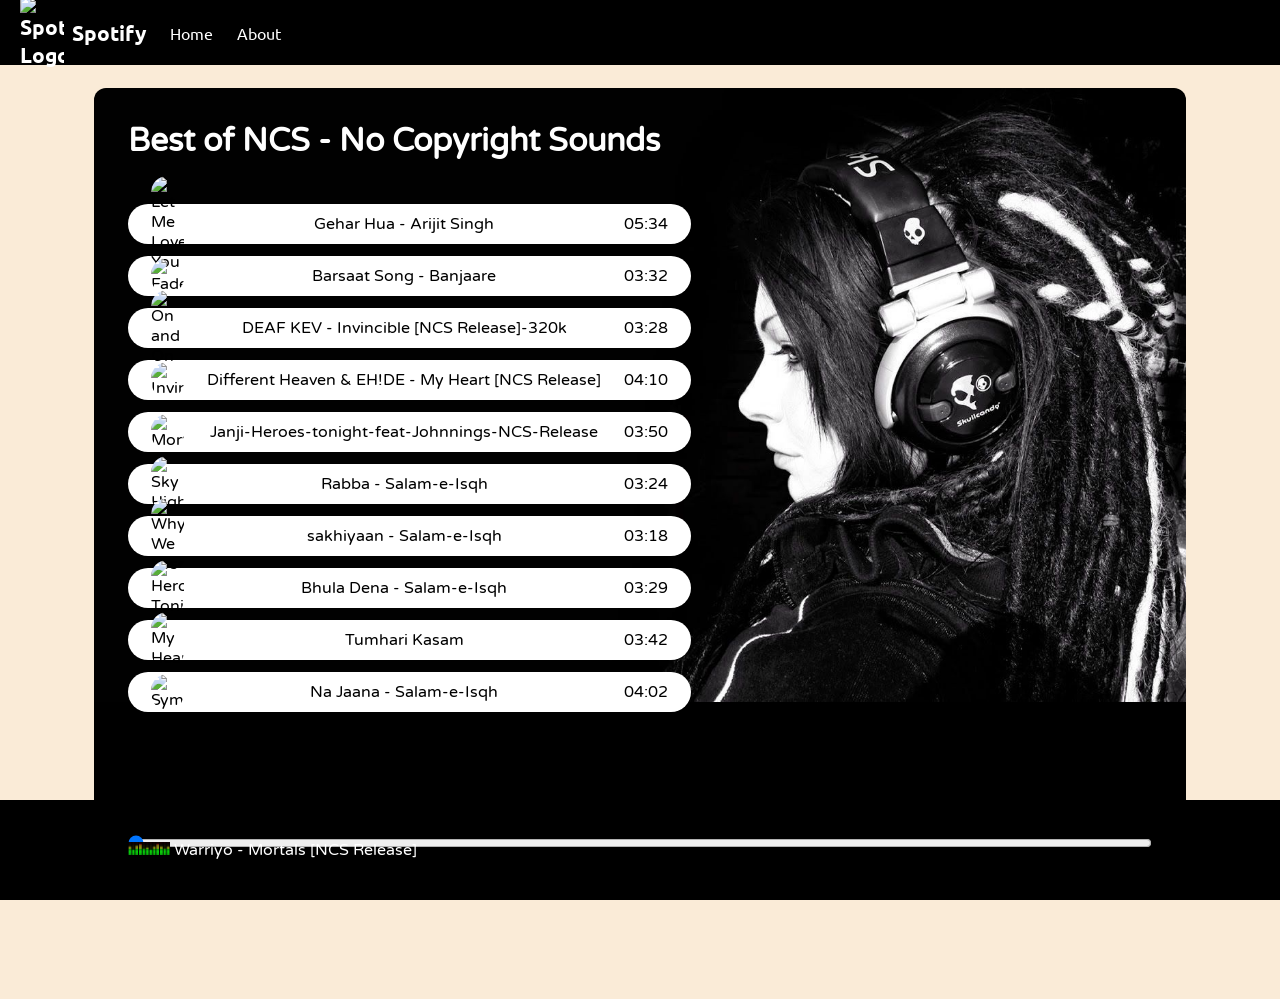
==== index.html @ 684d3e64 "git init git add . git commit -m "initial commit" A simple Spotify clone website built with HTML, CS" ====
<!DOCTYPE html>
<html lang="en">

<head>
    <meta charset="UTF-8">
    <meta name="viewport" content="width=device-width, initial-scale=1.0">

    <title>Spotify - Your Favourite Music Is Here</title>

    <link rel="stylesheet" href="style.css">
</head>

<body>

    <nav>
        <ul>
            <li class="brand">
                <img src="logo.png" alt="Spotify Logo">
                Spotify
            </li>

            <li>Home</li>
            <li>About</li>
        </ul>
    </nav>

    <div class="container">

        <div class="songlist">
            <h1>Best of NCS - No Copyright Sounds</h1>

            <div class="songIteamContainer">

                <div class="songItem">
                    <img src="covers/1.jpg" alt="Let Me Love You">
                    <span class="songName">Let Me Love You</span>

                    <span class="songListPay">
                        <span class="timestamp">
                            05:34
                            <i id="0" class="far songItemPlay fa-circle-play"></i>
                        </span>
                    </span>
                </div>

                <div class="songItem">
                    <img src="covers/2.jpg" alt="Faded">
                    <span class="songName">Faded</span>

                    <span class="songListPay">
                        <span class="timestamp">
                            03:32
                            <i id="1" class="far songItemPlay fa-circle-play"></i>
                        </span>
                    </span>
                </div>

                <div class="songItem">
                    <img src="covers/3.jpg" alt="On and On">
                    <span class="songName">On and On</span>

                    <span class="songListPay">
                        <span class="timestamp">
                            03:28
                            <i id="2" class="far songItemPlay fa-circle-play"></i>
                        </span>
                    </span>
                </div>

                <div class="songItem">
                    <img src="covers/4.jpg" alt="Invincible">
                    <span class="songName">Invincible</span>

                    <span class="songListPay">
                        <span class="timestamp">
                            04:10
                            <i id="3" class="far songItemPlay fa-circle-play"></i>
                        </span>
                    </span>
                </div>

                <div class="songItem">
                    <img src="covers/5.jpg" alt="Mortals">
                    <span class="songName">Mortals</span>

                    <span class="songListPay">
                        <span class="timestamp">
                            03:50
                            <i id="4" class="far songItemPlay fa-circle-play"></i>
                        </span>
                    </span>
                </div>

                <div class="songItem">
                    <img src="covers/6.jpg" alt="Sky High">
                    <span class="songName">Sky High</span>

                    <span class="songListPay">
                        <span class="timestamp">
                            03:24
                            <i id="5" class="far songItemPlay fa-circle-play"></i>
                        </span>
                    </span>
                </div>

                <div class="songItem">
                    <img src="covers/7.jpg" alt="Why We Lose">
                    <span class="songName">Why We Lose</span>

                    <span class="songListPay">
                        <span class="timestamp">
                            03:18
                            <i id="6" class="far songItemPlay fa-circle-play"></i>
                        </span>
                    </span>
                </div>

                <div class="songItem">
                    <img src="covers/8.jpg" alt="Heroes Tonight">
                    <span class="songName">Heroes Tonight</span>

                    <span class="songListPay">
                        <span class="timestamp">
                            03:29
                            <i id="7" class="far songItemPlay fa-circle-play"></i>
                        </span>
                    </span>
                </div>

                <div class="songItem">
                    <img src="covers/9.jpg" alt="My Heart">
                    <span class="songName">My Heart</span>

                    <span class="songListPay">
                        <span class="timestamp">
                            03:42
                            <i id="8" class="far songItemPlay fa-circle-play"></i>
                        </span>
                    </span>
                </div>

                <div class="songItem">
                    <img src="covers/10.jpg" alt="Symbolism">
                    <span class="songName">Symbolism</span>

                    <span class="songListPay">
                        <span class="timestamp">
                            04:02
                            <i id="9" class="far songItemPlay fa-circle-play"></i>
                        </span>
                    </span>
                </div>

            </div>
        </div>

        <div class="songBanner"></div>

    </div>

    <div class="bottom">

        <input
            type="range"
            name="range"
            id="myProgressBar"
            min="0"
            max="100"
            value="0"
        >

        <div class="icons">

            <!-- Font Awesome Icons -->

            <span id="previous" class="control-btn">
                <i class="fa-solid fa-2x fa-backward-step"></i>
            </span>

            <span id="masterPlay" class="control-btn">
                <i class="far fa-2x fa-circle-play"></i>
            </span>

            <span id="next" class="control-btn">
                <i class="fa-solid fa-2x fa-forward-step"></i>
            </span>

        </div>

        <div class="songInfo">
            <img
                src="playing.gif"
                width="42"
                alt="Playing animation"
                id="gif"
            >

            <span id="masterSongName">
                Warriyo - Mortals [NCS Release]
            </span>
        </div>

    </div>

    <script
        src="https://kit.fontawesome.com/d919b35967.js"
        crossorigin="anonymous">
    </script>

    <script src="script.js"></script>

</body>

</html>
---- style.css ----
@import url('https://fonts.googleapis.com/css2?family=Ubuntu&family=Varela+Round&display=swap');

body{
    background-color: antiquewhite;
}

*{
    margin: 0;
    padding: 0;
}

nav{
    font-family: 'Ubuntu', sans-serif;
}

nav ul{
    display: flex;
    align-items: center;
    list-style-type: none;
    height: 65px;
    background-color: black;
    color: white    ;
}

nav ul li{
    padding: 12px;
}
.brand img{
    width: 44px;
    padding: 0 8px; 
}

.brand{
    display: flex;
    align-items: center;
    font-weight: bolder;
    font-size: 1.3rem;
}

.container{
    min-height: 80vh;
    background-color: black;
    color: white;
    font-family: "Varela Round", sans-serif;
    display: flex;
    width: 80%;
    margin: 23px auto;
    border-radius: 12px;
    padding: 34px;
    background-image: url('bg.jpg');
    background-size: contain;
    background-repeat: no-repeat;

}
.bottom{
    position: sticky;
    height: 100px;
    background-color: black;
    color: white;
    bottom: 0;
    display: flex;
    justify-content: center;
    align-items: center;
    flex-direction: column;
}

.icons{
    margin-top: 14px;
}
.icons i, .icons svg{
    cursor: pointer !important;
}

#myProgressBar{
    width: 80vw;
    cursor: pointer;
}

.songIteamContainer{
    margin-top: 44px;
}

.songItem{
    height: 40px;
    display: flex;
    background-color: white;
    color: black;
    
    margin: 12px 0;
    justify-content: space-between;
    align-items: center;
    border-radius: 34px;
}

.songItem img{
    width: 33px;
    margin: 0 23px;
    border-radius: 34px;
}

.timestamp{
    margin: 0 23px;
}

.timestamp i, .timestamp svg{
    cursor: pointer;
}

.songInfo{
    position: absolute;
    left: 10vw;
    font-family: "Varela Round", sans-serif;
}

.songInfo img{
    opacity: 1;
    transition: opacity 0.4s ease-in;
}
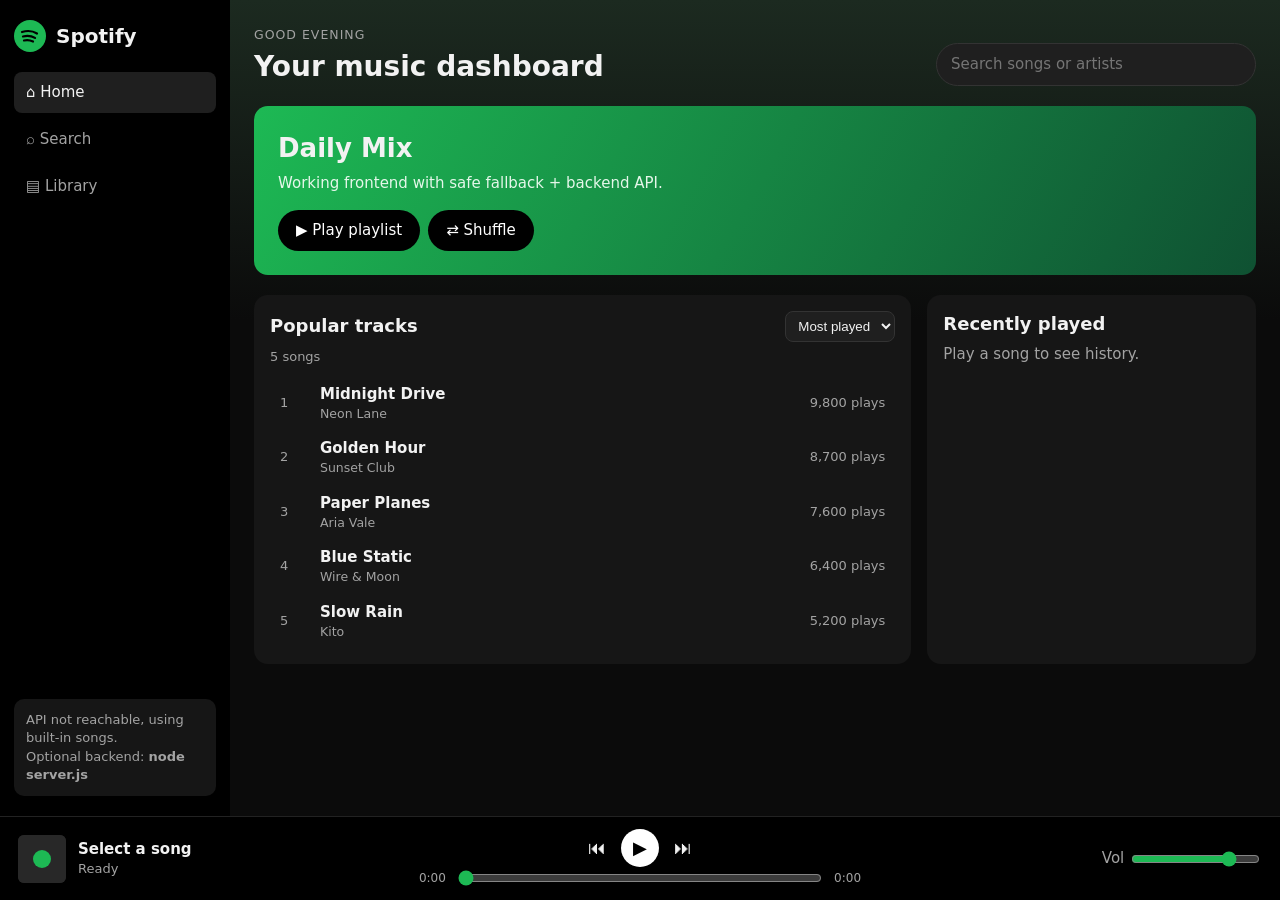
==== commit 31d00810: "Add files via upload" ====
--- a/index.html
+++ b/index.html
@@ -1,214 +1,306 @@
-<!DOCTYPE html>
-<html lang="en">
-
-<head>
-    <meta charset="UTF-8">
-    <meta name="viewport" content="width=device-width, initial-scale=1.0">
-
-    <title>Spotify - Your Favourite Music Is Here</title>
-
-    <link rel="stylesheet" href="style.css">
-</head>
-
-<body>
-
-    <nav>
-        <ul>
-            <li class="brand">
-                <img src="logo.png" alt="Spotify Logo">
-                Spotify
-            </li>
-
-            <li>Home</li>
-            <li>About</li>
-        </ul>
-    </nav>
-
-    <div class="container">
-
-        <div class="songlist">
-            <h1>Best of NCS - No Copyright Sounds</h1>
-
-            <div class="songIteamContainer">
-
-                <div class="songItem">
-                    <img src="covers/1.jpg" alt="Let Me Love You">
-                    <span class="songName">Let Me Love You</span>
-
-                    <span class="songListPay">
-                        <span class="timestamp">
-                            05:34
-                            <i id="0" class="far songItemPlay fa-circle-play"></i>
-                        </span>
-                    </span>
-                </div>
-
-                <div class="songItem">
-                    <img src="covers/2.jpg" alt="Faded">
-                    <span class="songName">Faded</span>
-
-                    <span class="songListPay">
-                        <span class="timestamp">
-                            03:32
-                            <i id="1" class="far songItemPlay fa-circle-play"></i>
-                        </span>
-                    </span>
-                </div>
-
-                <div class="songItem">
-                    <img src="covers/3.jpg" alt="On and On">
-                    <span class="songName">On and On</span>
-
-                    <span class="songListPay">
-                        <span class="timestamp">
-                            03:28
-                            <i id="2" class="far songItemPlay fa-circle-play"></i>
-                        </span>
-                    </span>
-                </div>
-
-                <div class="songItem">
-                    <img src="covers/4.jpg" alt="Invincible">
-                    <span class="songName">Invincible</span>
-
-                    <span class="songListPay">
-                        <span class="timestamp">
-                            04:10
-                            <i id="3" class="far songItemPlay fa-circle-play"></i>
-                        </span>
-                    </span>
-                </div>
-
-                <div class="songItem">
-                    <img src="covers/5.jpg" alt="Mortals">
-                    <span class="songName">Mortals</span>
-
-                    <span class="songListPay">
-                        <span class="timestamp">
-                            03:50
-                            <i id="4" class="far songItemPlay fa-circle-play"></i>
-                        </span>
-                    </span>
-                </div>
-
-                <div class="songItem">
-                    <img src="covers/6.jpg" alt="Sky High">
-                    <span class="songName">Sky High</span>
-
-                    <span class="songListPay">
-                        <span class="timestamp">
-                            03:24
-                            <i id="5" class="far songItemPlay fa-circle-play"></i>
-                        </span>
-                    </span>
-                </div>
-
-                <div class="songItem">
-                    <img src="covers/7.jpg" alt="Why We Lose">
-                    <span class="songName">Why We Lose</span>
-
-                    <span class="songListPay">
-                        <span class="timestamp">
-                            03:18
-                            <i id="6" class="far songItemPlay fa-circle-play"></i>
-                        </span>
-                    </span>
-                </div>
-
-                <div class="songItem">
-                    <img src="covers/8.jpg" alt="Heroes Tonight">
-                    <span class="songName">Heroes Tonight</span>
-
-                    <span class="songListPay">
-                        <span class="timestamp">
-                            03:29
-                            <i id="7" class="far songItemPlay fa-circle-play"></i>
-                        </span>
-                    </span>
-                </div>
-
-                <div class="songItem">
-                    <img src="covers/9.jpg" alt="My Heart">
-                    <span class="songName">My Heart</span>
-
-                    <span class="songListPay">
-                        <span class="timestamp">
-                            03:42
-                            <i id="8" class="far songItemPlay fa-circle-play"></i>
-                        </span>
-                    </span>
-                </div>
-
-                <div class="songItem">
-                    <img src="covers/10.jpg" alt="Symbolism">
-                    <span class="songName">Symbolism</span>
-
-                    <span class="songListPay">
-                        <span class="timestamp">
-                            04:02
-                            <i id="9" class="far songItemPlay fa-circle-play"></i>
-                        </span>
-                    </span>
-                </div>
-
-            </div>
-        </div>
-
-        <div class="songBanner"></div>
-
-    </div>
-
-    <div class="bottom">
-
-        <input
-            type="range"
-            name="range"
-            id="myProgressBar"
-            min="0"
-            max="100"
-            value="0"
-        >
-
-        <div class="icons">
-
-            <!-- Font Awesome Icons -->
-
-            <span id="previous" class="control-btn">
-                <i class="fa-solid fa-2x fa-backward-step"></i>
-            </span>
-
-            <span id="masterPlay" class="control-btn">
-                <i class="far fa-2x fa-circle-play"></i>
-            </span>
-
-            <span id="next" class="control-btn">
-                <i class="fa-solid fa-2x fa-forward-step"></i>
-            </span>
-
-        </div>
-
-        <div class="songInfo">
-            <img
-                src="playing.gif"
-                width="42"
-                alt="Playing animation"
-                id="gif"
-            >
-
-            <span id="masterSongName">
-                Warriyo - Mortals [NCS Release]
-            </span>
-        </div>
-
-    </div>
-
-    <script
-        src="https://kit.fontawesome.com/d919b35967.js"
-        crossorigin="anonymous">
-    </script>
-
-    <script src="script.js"></script>
-
-</body>
-
-</html>+<!doctype html>
+<html lang="en">
+<head>
+<meta charset="utf-8">
+<meta name="viewport" content="width=device-width,initial-scale=1">
+<title>Spotify Clone Fixed</title>
+<!-- Inline favicon: stops the /favicon.ico 404 -->
+<link rel="icon" href="data:image/svg+xml,%3Csvg xmlns='http://www.w3.org/2000/svg' viewBox='0 0 32 32'%3E%3Ccircle cx='16' cy='16' r='16' fill='%231db954'/%3E%3C/svg%3E">
+<style>
+:root{--bg:#0b0b0b;--panel:#161616;--panel2:#1f1f1f;--text:#f2f2f2;--muted:#a3a3a3;--green:#1db954}
+*{box-sizing:border-box}
+html,body{height:100%;margin:0}
+body{background:var(--bg);color:var(--text);font:15px/1.4 system-ui,-apple-system,"Segoe UI",Roboto,sans-serif;display:grid;grid-template-columns:230px 1fr;grid-template-rows:1fr auto;grid-template-areas:"side main" "foot foot"}
+aside{grid-area:side;background:#000;padding:20px 14px;display:flex;flex-direction:column;gap:6px}
+.brand{display:flex;align-items:center;gap:10px;font-weight:700;font-size:20px;margin-bottom:14px}
+.brand img{width:32px;height:32px}
+aside button{background:none;border:0;color:var(--muted);text-align:left;padding:10px 12px;border-radius:8px;font:inherit;cursor:pointer}
+aside button:hover,aside button.active{color:var(--text);background:var(--panel2)}
+.card{margin-top:auto;background:var(--panel);border-radius:10px;padding:12px;color:var(--muted);font-size:13px}
+main{grid-area:main;overflow:auto;padding:24px;background:linear-gradient(#1c2a20,var(--bg) 320px)}
+header{display:flex;justify-content:space-between;align-items:end;gap:16px;flex-wrap:wrap;margin-bottom:20px}
+header small{color:var(--muted);letter-spacing:.08em}
+h1{margin:2px 0 0;font-size:28px}
+#searchInput{background:var(--panel2);border:1px solid #333;color:var(--text);padding:10px 14px;border-radius:999px;width:min(320px,100%);font:inherit}
+.hero{background:linear-gradient(120deg,#1db954,#0f5132);border-radius:14px;padding:24px;margin-bottom:20px}
+.hero h2{margin:0 0 6px;font-size:26px}
+.hero p{margin:0 0 16px;color:#e5f7ea}
+button{font:inherit}
+.hero button{background:#000;color:#fff;border:0;border-radius:999px;padding:10px 18px;margin-right:8px;cursor:pointer}
+.hero button:hover{background:#222}
+.grid{display:grid;grid-template-columns:2fr 1fr;gap:16px}
+.panel{background:var(--panel);border-radius:14px;padding:16px;min-width:0}
+.panel h2{margin:0;font-size:18px}
+.head{display:flex;justify-content:space-between;align-items:center;margin-bottom:6px}
+select{background:var(--panel2);color:var(--text);border:1px solid #333;border-radius:8px;padding:6px 8px}
+#songCount{color:var(--muted);margin:0 0 10px;font-size:13px}
+.song{display:grid;grid-template-columns:28px 1fr auto;gap:12px;align-items:center;padding:8px 10px;border-radius:8px;cursor:pointer}
+.song:hover{background:var(--panel2)}
+.song.playing{background:var(--panel2);color:var(--green)}
+.song span{color:var(--muted);font-size:13px}
+.song small{color:var(--muted);display:block}
+.song.playing small{color:#7bd99a}
+.empty{color:var(--muted);padding:8px 0}
+footer{grid-area:foot;background:#000;border-top:1px solid #222;padding:12px 18px;display:grid;grid-template-columns:1fr 2fr 1fr;gap:16px;align-items:center;text-align:center}
+.now{display:flex;gap:12px;align-items:center;text-align:left;min-width:0}
+.now img{width:48px;height:48px;border-radius:6px;background:#222;flex:none}
+.now b,.now span{display:block;white-space:nowrap;overflow:hidden;text-overflow:ellipsis}
+.now span{color:var(--muted);font-size:13px}
+footer button{background:none;border:0;color:var(--text);font-size:18px;cursor:pointer;padding:4px 10px}
+footer button.play{background:#fff;color:#000;border-radius:50%;width:38px;height:38px;padding:0}
+#myProgressBar{width:min(420px,60%);vertical-align:middle;accent-color:var(--green)}
+#volumeRange{accent-color:var(--green);vertical-align:middle}
+footer label{text-align:right;color:var(--muted)}
+#currentTime,#durationTime{font-size:12px;color:var(--muted);display:inline-block;width:38px}
+button:focus-visible,input:focus-visible,select:focus-visible,.song:focus-visible{outline:2px solid var(--green);outline-offset:2px}
+@media (max-width:800px){
+  body{grid-template-columns:1fr;grid-template-areas:"main" "foot"}
+  aside{display:none}
+  .grid{grid-template-columns:1fr}
+  footer{grid-template-columns:1fr}
+  footer label{text-align:center}
+}
+</style>
+</head>
+<body>
+<aside>
+  <div class="brand">
+    <!-- Inline SVG: replaces missing logo.svg -->
+    <img alt="" src="data:image/svg+xml,%3Csvg xmlns='http://www.w3.org/2000/svg' viewBox='0 0 32 32'%3E%3Ccircle cx='16' cy='16' r='16' fill='%231db954'/%3E%3Cpath d='M8 12c5-1.5 11-1 15 1.5M9 16.5c4-1 8.500-.6 12 1.400M10 20.500c3-.8 6-.5 9 1' stroke='%23000' stroke-width='2.200' fill='none' stroke-linecap='round'/%3E%3C/svg%3E">
+    Spotify
+  </div>
+  <button class="active">⌂ Home</button>
+  <button>⌕ Search</button>
+  <button>▤ Library</button>
+  <div class="card" id="apiStatus">Checking API…</div>
+</aside>
+
+<main>
+  <header>
+    <div><small>GOOD EVENING</small><h1>Your music dashboard</h1></div>
+    <input id="searchInput" placeholder="Search songs or artists" aria-label="Search songs or artists">
+  </header>
+  <section class="hero">
+    <h2>Daily Mix</h2>
+    <p>Working frontend with safe fallback + backend API.</p>
+    <button id="heroPlay">▶ Play playlist</button><button id="shuffleBtn">⇄ Shuffle</button>
+  </section>
+  <section class="grid">
+    <div class="panel">
+      <div class="head">
+        <h2 id="listTitle">Popular tracks</h2>
+        <select id="sortSelect" aria-label="Sort songs"><option value="popular">Most played</option><option value="title">A-Z title</option></select>
+      </div>
+      <p id="songCount"></p>
+      <div id="songsList"></div>
+    </div>
+    <div class="panel">
+      <h2>Recently played</h2>
+      <div id="recentList" class="empty">Play a song to see history.</div>
+    </div>
+  </section>
+</main>
+
+<footer>
+  <div class="now">
+    <img id="currentCover" alt="" src="data:image/svg+xml,%3Csvg xmlns='http://www.w3.org/2000/svg' viewBox='0 0 32 32'%3E%3Crect width='32' height='32' fill='%23282828'/%3E%3Ccircle cx='16' cy='16' r='6' fill='%231db954'/%3E%3C/svg%3E">
+    <div><b id="masterSongName">Select a song</b><span id="masterArtist">Ready</span></div>
+  </div>
+  <div>
+    <button id="previous" aria-label="Previous">⏮</button>
+    <button id="masterPlay" class="play" aria-label="Play or pause">▶</button>
+    <button id="next" aria-label="Next">⏭</button><br>
+    <span id="currentTime">0:00</span>
+    <input id="myProgressBar" type="range" min="0" max="100" value="0" aria-label="Seek">
+    <span id="durationTime">0:00</span>
+  </div>
+  <label>Vol <input id="volumeRange" type="range" min="0" max="1" step=".05" value=".8"></label>
+</footer>
+
+<script>
+/* ---------- Data: API first, built-in fallback (fixes the 404) ---------- */
+const FALLBACK_SONGS = [
+  {id:1,title:"Midnight Drive",artist:"Neon Lane",plays:9800,duration:24,notes:[220,277,330,277,247,311,370,311]},
+  {id:2,title:"Golden Hour",artist:"Sunset Club",plays:8700,duration:20,notes:[262,330,392,330,294,370,440,370]},
+  {id:3,title:"Paper Planes",artist:"Aria Vale",plays:7600,duration:22,notes:[196,247,294,247,220,277,330,277]},
+  {id:4,title:"Blue Static",artist:"Wire & Moon",plays:6400,duration:18,notes:[330,392,440,392,349,440,523,440]},
+  {id:5,title:"Slow Rain",artist:"Kito",plays:5200,duration:26,notes:[174,220,262,220,196,247,294,247]}
+];
+let songs = [], view = [], current = -1, recent = [], shuffleOn = false;
+
+async function loadSongs(){
+  const status = document.getElementById('apiStatus');
+  try{
+    const ctrl = new AbortController();
+    const t = setTimeout(()=>ctrl.abort(), 2500);
+    const res = await fetch('/api/songs',{signal:ctrl.signal});
+    clearTimeout(t);
+    if(!res.ok) throw new Error('HTTP '+res.status);
+    const data = await res.json();
+    if(!Array.isArray(data) || !data.length) throw new Error('Empty response');
+    songs = data.map((s,i)=>({
+      id:s.id??i+1, title:s.title??s.name??'Untitled', artist:s.artist??'Unknown',
+      plays:s.plays??0, duration:s.duration??20,
+      notes:s.notes??FALLBACK_SONGS[i%FALLBACK_SONGS.length].notes
+    }));
+    status.innerHTML = 'Connected to API.';
+  }catch(e){
+    songs = FALLBACK_SONGS.slice();
+    status.innerHTML = 'API not reachable, using built-in songs.<br>Optional backend: <b>node server.js</b>';
+  }
+}
+
+/* ---------- Synth player (no audio files needed) ---------- */
+const $ = id => document.getElementById(id);
+let ctx, master, nodes = [], playing = false, pos = 0, startedAt = 0, ticker = null;
+
+function ensureCtx(){
+  if(!ctx){
+    ctx = new (window.AudioContext||window.webkitAudioContext)();
+    master = ctx.createGain();
+    master.gain.value = +$('volumeRange').value;
+    master.connect(ctx.destination);
+  }
+  if(ctx.state==='suspended') ctx.resume();
+}
+function stopNodes(){
+  nodes.forEach(o=>{try{o.stop()}catch(e){}});
+  nodes = [];
+}
+function schedule(from){
+  const s = songs[current], step = 0.4;
+  const first = Math.ceil(from/step);
+  for(let n = first; n*step < s.duration; n++){
+    const when = ctx.currentTime + (n*step - from);
+    const freq = s.notes[n % s.notes.length];
+    const o = ctx.createOscillator(), g = ctx.createGain();
+    o.type = 'triangle'; o.frequency.value = freq;
+    g.gain.setValueAtTime(0.0001, when);
+    g.gain.exponentialRampToValueAtTime(0.35, when+0.02);
+    g.gain.exponentialRampToValueAtTime(0.0001, when+step*0.95);
+    o.connect(g); g.connect(master);
+    o.start(when); o.stop(when+step);
+    nodes.push(o);
+  }
+}
+function fmt(t){t=Math.max(0,Math.floor(t));return Math.floor(t/60)+':'+String(t%60).padStart(2,'0')}
+
+function tick(){
+  if(!playing) return;
+  pos = ctx.currentTime - startedAt;
+  const d = songs[current].duration;
+  if(pos >= d){ nextSong(true); return; }
+  $('myProgressBar').value = (pos/d)*100;
+  $('currentTime').textContent = fmt(pos);
+}
+function play(){
+  if(current<0) return;
+  ensureCtx(); stopNodes();
+  startedAt = ctx.currentTime - pos;
+  schedule(pos);
+  playing = true;
+  $('masterPlay').textContent = '⏸';
+  clearInterval(ticker); ticker = setInterval(tick, 250);
+  renderSongs();
+}
+function pause(){
+  playing = false; stopNodes(); clearInterval(ticker);
+  $('masterPlay').textContent = '▶';
+  renderSongs();
+}
+function loadTrack(i){
+  current = i; pos = 0;
+  const s = songs[i];
+  $('masterSongName').textContent = s.title;
+  $('masterArtist').textContent = s.artist;
+  $('durationTime').textContent = fmt(s.duration);
+  $('currentTime').textContent = '0:00';
+  $('myProgressBar').value = 0;
+  recent = [s, ...recent.filter(r=>r.id!==s.id)].slice(0,6);
+  renderRecent();
+}
+function playIndex(i){
+  if(i===current){ playing ? pause() : play(); return; }
+  pause(); loadTrack(i); play();
+}
+function nextSong(auto){
+  if(!songs.length) return;
+  let i = shuffleOn ? Math.floor(Math.random()*songs.length) : (current+1)%songs.length;
+  pause(); loadTrack(i); play();
+}
+function prevSong(){
+  if(pos>3){ pos=0; if(playing) play(); else $('myProgressBar').value=0; return; }
+  const i = (current-1+songs.length)%songs.length;
+  pause(); loadTrack(i); play();
+}
+
+/* ---------- Rendering ---------- */
+function getView(){
+  const q = $('searchInput').value.trim().toLowerCase();
+  let list = songs.filter(s=>!q || s.title.toLowerCase().includes(q) || s.artist.toLowerCase().includes(q));
+  if($('sortSelect').value==='title') list.sort((a,b)=>a.title.localeCompare(b.title));
+  else list.sort((a,b)=>b.plays-a.plays);
+  return list;
+}
+function esc(s){return String(s).replace(/[&<>"']/g,c=>({'&':'&amp;','<':'&lt;','>':'&gt;','"':'&quot;',"'":'&#39;'}[c]))}
+function renderSongs(){
+  view = getView();
+  $('songCount').textContent = view.length + (view.length===1?' song':' songs');
+  $('listTitle').textContent = $('searchInput').value ? 'Search results' : 'Popular tracks';
+  const box = $('songsList');
+  if(!view.length){ box.innerHTML = '<div class="empty">No songs match your search. Try a different title or artist.</div>'; return; }
+  box.innerHTML = view.map((s,n)=>{
+    const idx = songs.indexOf(s), isCur = idx===current;
+    return `<div class="song ${isCur?'playing':''}" data-i="${idx}" tabindex="0" role="button" aria-label="Play ${esc(s.title)}">
+      <span>${isCur&&playing?'♪':n+1}</span>
+      <div><b>${esc(s.title)}</b><small>${esc(s.artist)}</small></div>
+      <span>${s.plays.toLocaleString()} plays</span></div>`;
+  }).join('');
+}
+function renderRecent(){
+  $('recentList').className = recent.length ? '' : 'empty';
+  $('recentList').innerHTML = recent.length
+    ? recent.map(s=>`<div class="song" style="grid-template-columns:1fr" data-i="${songs.findIndex(x=>x.id===s.id)}" tabindex="0" role="button"><div><b>${esc(s.title)}</b><small>${esc(s.artist)}</small></div></div>`).join('')
+    : 'Play a song to see history.';
+}
+
+/* ---------- Events ---------- */
+function onListActivate(e){
+  const row = e.target.closest('.song'); if(!row) return;
+  if(e.type==='keydown' && e.key!=='Enter' && e.key!==' ') return;
+  e.preventDefault();
+  const i = +row.dataset.i; if(i>=0) playIndex(i);
+}
+$('songsList').addEventListener('click', onListActivate);
+$('songsList').addEventListener('keydown', onListActivate);
+$('recentList').addEventListener('click', onListActivate);
+$('recentList').addEventListener('keydown', onListActivate);
+
+$('masterPlay').onclick = ()=>{
+  if(current<0){ const first = songs.indexOf(getView()[0]); if(first>=0) playIndex(first); return; }
+  playing ? pause() : play();
+};
+$('next').onclick = ()=>nextSong();
+$('previous').onclick = prevSong;
+$('heroPlay').onclick = ()=>{ shuffleOn=false; $('shuffleBtn').style.opacity=1; playIndex(0); };
+$('shuffleBtn').onclick = ()=>{
+  shuffleOn = !shuffleOn;
+  $('shuffleBtn').style.background = shuffleOn ? '#fff' : '#000';
+  $('shuffleBtn').style.color = shuffleOn ? '#000' : '#fff';
+  if(shuffleOn) playIndex(Math.floor(Math.random()*songs.length));
+};
+$('searchInput').oninput = renderSongs;
+$('sortSelect').onchange = renderSongs;
+$('volumeRange').oninput = e=>{ if(master) master.gain.value = +e.target.value; };
+$('myProgressBar').oninput = e=>{
+  if(current<0) return;
+  pos = (+e.target.value/100)*songs[current].duration;
+  $('currentTime').textContent = fmt(pos);
+  if(playing) play();
+};
+
+/* ---------- Boot ---------- */
+loadSongs().then(renderSongs);
+</script>
+</body>
+</html>
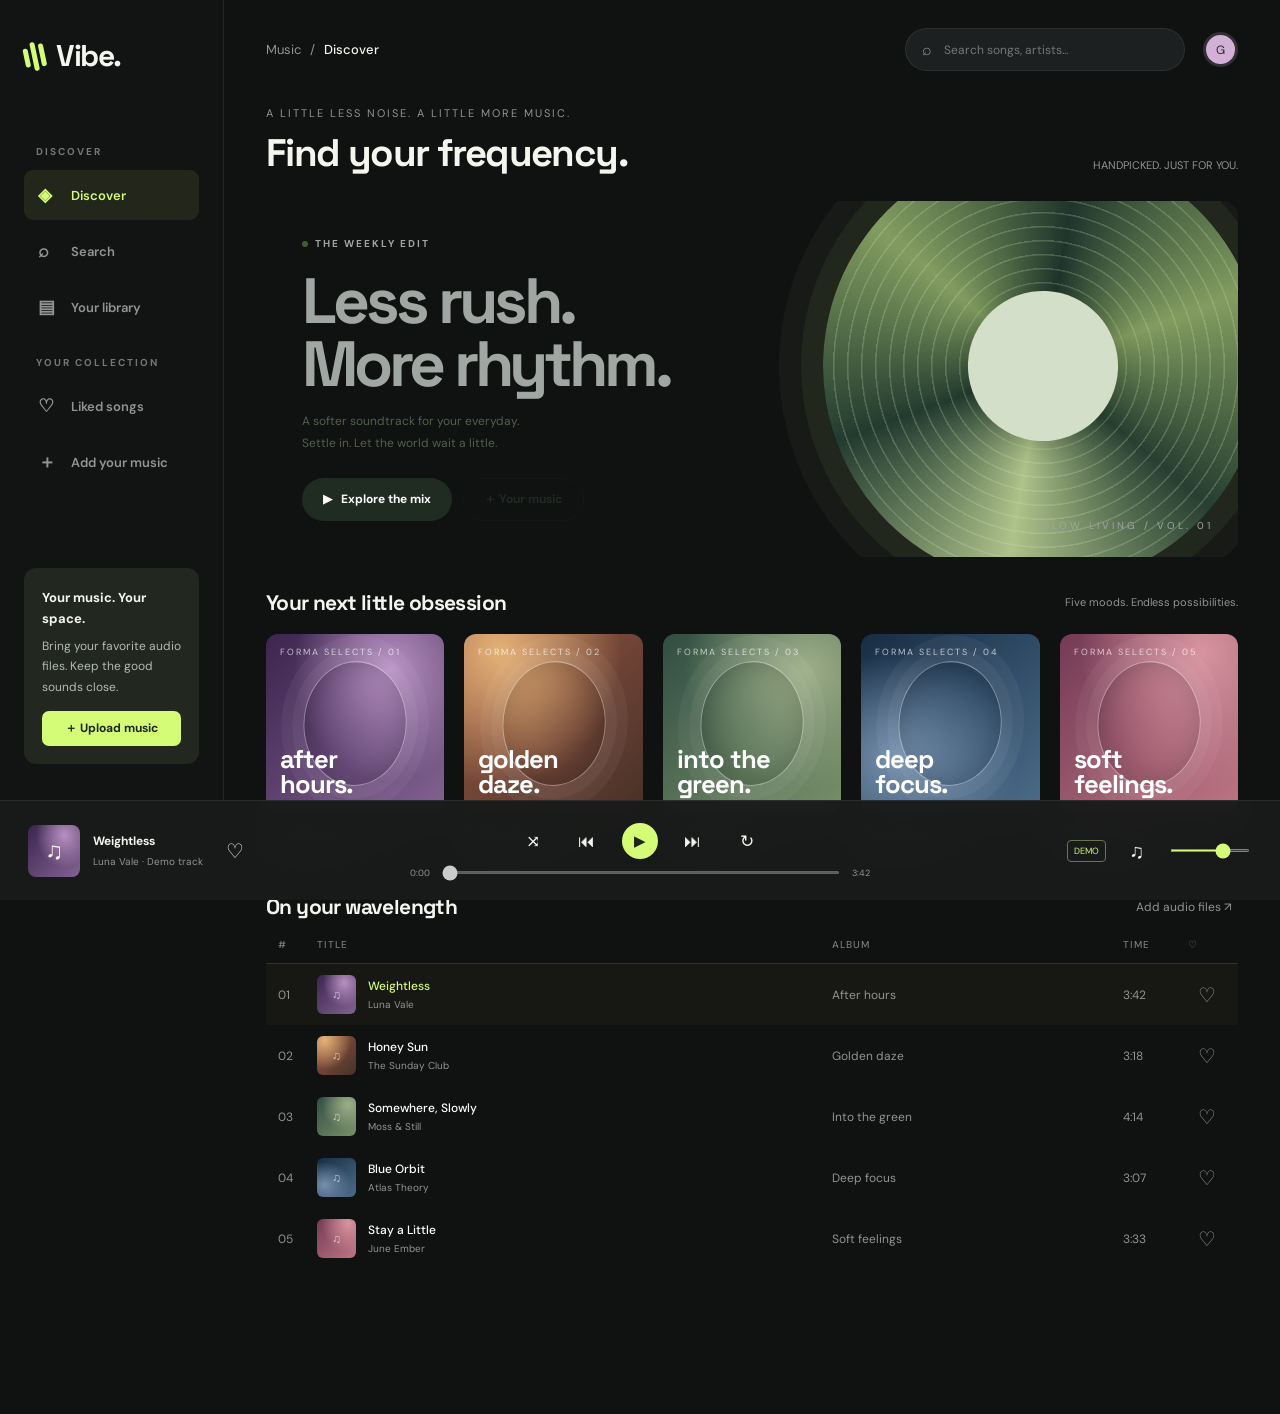
==== commit b1c35379: "Add files via upload" ====
--- a/index.html
+++ b/index.html
@@ -1,306 +1,835 @@
-<!doctype html>
-<html lang="en">
-<head>
-<meta charset="utf-8">
-<meta name="viewport" content="width=device-width,initial-scale=1">
-<title>Spotify Clone Fixed</title>
-<!-- Inline favicon: stops the /favicon.ico 404 -->
-<link rel="icon" href="data:image/svg+xml,%3Csvg xmlns='http://www.w3.org/2000/svg' viewBox='0 0 32 32'%3E%3Ccircle cx='16' cy='16' r='16' fill='%231db954'/%3E%3C/svg%3E">
-<style>
-:root{--bg:#0b0b0b;--panel:#161616;--panel2:#1f1f1f;--text:#f2f2f2;--muted:#a3a3a3;--green:#1db954}
-*{box-sizing:border-box}
-html,body{height:100%;margin:0}
-body{background:var(--bg);color:var(--text);font:15px/1.4 system-ui,-apple-system,"Segoe UI",Roboto,sans-serif;display:grid;grid-template-columns:230px 1fr;grid-template-rows:1fr auto;grid-template-areas:"side main" "foot foot"}
-aside{grid-area:side;background:#000;padding:20px 14px;display:flex;flex-direction:column;gap:6px}
-.brand{display:flex;align-items:center;gap:10px;font-weight:700;font-size:20px;margin-bottom:14px}
-.brand img{width:32px;height:32px}
-aside button{background:none;border:0;color:var(--muted);text-align:left;padding:10px 12px;border-radius:8px;font:inherit;cursor:pointer}
-aside button:hover,aside button.active{color:var(--text);background:var(--panel2)}
-.card{margin-top:auto;background:var(--panel);border-radius:10px;padding:12px;color:var(--muted);font-size:13px}
-main{grid-area:main;overflow:auto;padding:24px;background:linear-gradient(#1c2a20,var(--bg) 320px)}
-header{display:flex;justify-content:space-between;align-items:end;gap:16px;flex-wrap:wrap;margin-bottom:20px}
-header small{color:var(--muted);letter-spacing:.08em}
-h1{margin:2px 0 0;font-size:28px}
-#searchInput{background:var(--panel2);border:1px solid #333;color:var(--text);padding:10px 14px;border-radius:999px;width:min(320px,100%);font:inherit}
-.hero{background:linear-gradient(120deg,#1db954,#0f5132);border-radius:14px;padding:24px;margin-bottom:20px}
-.hero h2{margin:0 0 6px;font-size:26px}
-.hero p{margin:0 0 16px;color:#e5f7ea}
-button{font:inherit}
-.hero button{background:#000;color:#fff;border:0;border-radius:999px;padding:10px 18px;margin-right:8px;cursor:pointer}
-.hero button:hover{background:#222}
-.grid{display:grid;grid-template-columns:2fr 1fr;gap:16px}
-.panel{background:var(--panel);border-radius:14px;padding:16px;min-width:0}
-.panel h2{margin:0;font-size:18px}
-.head{display:flex;justify-content:space-between;align-items:center;margin-bottom:6px}
-select{background:var(--panel2);color:var(--text);border:1px solid #333;border-radius:8px;padding:6px 8px}
-#songCount{color:var(--muted);margin:0 0 10px;font-size:13px}
-.song{display:grid;grid-template-columns:28px 1fr auto;gap:12px;align-items:center;padding:8px 10px;border-radius:8px;cursor:pointer}
-.song:hover{background:var(--panel2)}
-.song.playing{background:var(--panel2);color:var(--green)}
-.song span{color:var(--muted);font-size:13px}
-.song small{color:var(--muted);display:block}
-.song.playing small{color:#7bd99a}
-.empty{color:var(--muted);padding:8px 0}
-footer{grid-area:foot;background:#000;border-top:1px solid #222;padding:12px 18px;display:grid;grid-template-columns:1fr 2fr 1fr;gap:16px;align-items:center;text-align:center}
-.now{display:flex;gap:12px;align-items:center;text-align:left;min-width:0}
-.now img{width:48px;height:48px;border-radius:6px;background:#222;flex:none}
-.now b,.now span{display:block;white-space:nowrap;overflow:hidden;text-overflow:ellipsis}
-.now span{color:var(--muted);font-size:13px}
-footer button{background:none;border:0;color:var(--text);font-size:18px;cursor:pointer;padding:4px 10px}
-footer button.play{background:#fff;color:#000;border-radius:50%;width:38px;height:38px;padding:0}
-#myProgressBar{width:min(420px,60%);vertical-align:middle;accent-color:var(--green)}
-#volumeRange{accent-color:var(--green);vertical-align:middle}
-footer label{text-align:right;color:var(--muted)}
-#currentTime,#durationTime{font-size:12px;color:var(--muted);display:inline-block;width:38px}
-button:focus-visible,input:focus-visible,select:focus-visible,.song:focus-visible{outline:2px solid var(--green);outline-offset:2px}
-@media (max-width:800px){
-  body{grid-template-columns:1fr;grid-template-areas:"main" "foot"}
-  aside{display:none}
-  .grid{grid-template-columns:1fr}
-  footer{grid-template-columns:1fr}
-  footer label{text-align:center}
-}
-</style>
-</head>
-<body>
-<aside>
-  <div class="brand">
-    <!-- Inline SVG: replaces missing logo.svg -->
-    <img alt="" src="data:image/svg+xml,%3Csvg xmlns='http://www.w3.org/2000/svg' viewBox='0 0 32 32'%3E%3Ccircle cx='16' cy='16' r='16' fill='%231db954'/%3E%3Cpath d='M8 12c5-1.5 11-1 15 1.5M9 16.5c4-1 8.500-.6 12 1.400M10 20.500c3-.8 6-.5 9 1' stroke='%23000' stroke-width='2.200' fill='none' stroke-linecap='round'/%3E%3C/svg%3E">
-    Spotify
-  </div>
-  <button class="active">⌂ Home</button>
-  <button>⌕ Search</button>
-  <button>▤ Library</button>
-  <div class="card" id="apiStatus">Checking API…</div>
-</aside>
-
-<main>
-  <header>
-    <div><small>GOOD EVENING</small><h1>Your music dashboard</h1></div>
-    <input id="searchInput" placeholder="Search songs or artists" aria-label="Search songs or artists">
-  </header>
-  <section class="hero">
-    <h2>Daily Mix</h2>
-    <p>Working frontend with safe fallback + backend API.</p>
-    <button id="heroPlay">▶ Play playlist</button><button id="shuffleBtn">⇄ Shuffle</button>
-  </section>
-  <section class="grid">
-    <div class="panel">
-      <div class="head">
-        <h2 id="listTitle">Popular tracks</h2>
-        <select id="sortSelect" aria-label="Sort songs"><option value="popular">Most played</option><option value="title">A-Z title</option></select>
-      </div>
-      <p id="songCount"></p>
-      <div id="songsList"></div>
-    </div>
-    <div class="panel">
-      <h2>Recently played</h2>
-      <div id="recentList" class="empty">Play a song to see history.</div>
-    </div>
-  </section>
-</main>
-
-<footer>
-  <div class="now">
-    <img id="currentCover" alt="" src="data:image/svg+xml,%3Csvg xmlns='http://www.w3.org/2000/svg' viewBox='0 0 32 32'%3E%3Crect width='32' height='32' fill='%23282828'/%3E%3Ccircle cx='16' cy='16' r='6' fill='%231db954'/%3E%3C/svg%3E">
-    <div><b id="masterSongName">Select a song</b><span id="masterArtist">Ready</span></div>
-  </div>
-  <div>
-    <button id="previous" aria-label="Previous">⏮</button>
-    <button id="masterPlay" class="play" aria-label="Play or pause">▶</button>
-    <button id="next" aria-label="Next">⏭</button><br>
-    <span id="currentTime">0:00</span>
-    <input id="myProgressBar" type="range" min="0" max="100" value="0" aria-label="Seek">
-    <span id="durationTime">0:00</span>
-  </div>
-  <label>Vol <input id="volumeRange" type="range" min="0" max="1" step=".05" value=".8"></label>
-</footer>
-
-<script>
-/* ---------- Data: API first, built-in fallback (fixes the 404) ---------- */
-const FALLBACK_SONGS = [
-  {id:1,title:"Midnight Drive",artist:"Neon Lane",plays:9800,duration:24,notes:[220,277,330,277,247,311,370,311]},
-  {id:2,title:"Golden Hour",artist:"Sunset Club",plays:8700,duration:20,notes:[262,330,392,330,294,370,440,370]},
-  {id:3,title:"Paper Planes",artist:"Aria Vale",plays:7600,duration:22,notes:[196,247,294,247,220,277,330,277]},
-  {id:4,title:"Blue Static",artist:"Wire & Moon",plays:6400,duration:18,notes:[330,392,440,392,349,440,523,440]},
-  {id:5,title:"Slow Rain",artist:"Kito",plays:5200,duration:26,notes:[174,220,262,220,196,247,294,247]}
-];
-let songs = [], view = [], current = -1, recent = [], shuffleOn = false;
-
-async function loadSongs(){
-  const status = document.getElementById('apiStatus');
-  try{
-    const ctrl = new AbortController();
-    const t = setTimeout(()=>ctrl.abort(), 2500);
-    const res = await fetch('/api/songs',{signal:ctrl.signal});
-    clearTimeout(t);
-    if(!res.ok) throw new Error('HTTP '+res.status);
-    const data = await res.json();
-    if(!Array.isArray(data) || !data.length) throw new Error('Empty response');
-    songs = data.map((s,i)=>({
-      id:s.id??i+1, title:s.title??s.name??'Untitled', artist:s.artist??'Unknown',
-      plays:s.plays??0, duration:s.duration??20,
-      notes:s.notes??FALLBACK_SONGS[i%FALLBACK_SONGS.length].notes
-    }));
-    status.innerHTML = 'Connected to API.';
-  }catch(e){
-    songs = FALLBACK_SONGS.slice();
-    status.innerHTML = 'API not reachable, using built-in songs.<br>Optional backend: <b>node server.js</b>';
-  }
-}
-
-/* ---------- Synth player (no audio files needed) ---------- */
-const $ = id => document.getElementById(id);
-let ctx, master, nodes = [], playing = false, pos = 0, startedAt = 0, ticker = null;
-
-function ensureCtx(){
-  if(!ctx){
-    ctx = new (window.AudioContext||window.webkitAudioContext)();
-    master = ctx.createGain();
-    master.gain.value = +$('volumeRange').value;
-    master.connect(ctx.destination);
-  }
-  if(ctx.state==='suspended') ctx.resume();
-}
-function stopNodes(){
-  nodes.forEach(o=>{try{o.stop()}catch(e){}});
-  nodes = [];
-}
-function schedule(from){
-  const s = songs[current], step = 0.4;
-  const first = Math.ceil(from/step);
-  for(let n = first; n*step < s.duration; n++){
-    const when = ctx.currentTime + (n*step - from);
-    const freq = s.notes[n % s.notes.length];
-    const o = ctx.createOscillator(), g = ctx.createGain();
-    o.type = 'triangle'; o.frequency.value = freq;
-    g.gain.setValueAtTime(0.0001, when);
-    g.gain.exponentialRampToValueAtTime(0.35, when+0.02);
-    g.gain.exponentialRampToValueAtTime(0.0001, when+step*0.95);
-    o.connect(g); g.connect(master);
-    o.start(when); o.stop(when+step);
-    nodes.push(o);
-  }
-}
-function fmt(t){t=Math.max(0,Math.floor(t));return Math.floor(t/60)+':'+String(t%60).padStart(2,'0')}
-
-function tick(){
-  if(!playing) return;
-  pos = ctx.currentTime - startedAt;
-  const d = songs[current].duration;
-  if(pos >= d){ nextSong(true); return; }
-  $('myProgressBar').value = (pos/d)*100;
-  $('currentTime').textContent = fmt(pos);
-}
-function play(){
-  if(current<0) return;
-  ensureCtx(); stopNodes();
-  startedAt = ctx.currentTime - pos;
-  schedule(pos);
-  playing = true;
-  $('masterPlay').textContent = '⏸';
-  clearInterval(ticker); ticker = setInterval(tick, 250);
-  renderSongs();
-}
-function pause(){
-  playing = false; stopNodes(); clearInterval(ticker);
-  $('masterPlay').textContent = '▶';
-  renderSongs();
-}
-function loadTrack(i){
-  current = i; pos = 0;
-  const s = songs[i];
-  $('masterSongName').textContent = s.title;
-  $('masterArtist').textContent = s.artist;
-  $('durationTime').textContent = fmt(s.duration);
-  $('currentTime').textContent = '0:00';
-  $('myProgressBar').value = 0;
-  recent = [s, ...recent.filter(r=>r.id!==s.id)].slice(0,6);
-  renderRecent();
-}
-function playIndex(i){
-  if(i===current){ playing ? pause() : play(); return; }
-  pause(); loadTrack(i); play();
-}
-function nextSong(auto){
-  if(!songs.length) return;
-  let i = shuffleOn ? Math.floor(Math.random()*songs.length) : (current+1)%songs.length;
-  pause(); loadTrack(i); play();
-}
-function prevSong(){
-  if(pos>3){ pos=0; if(playing) play(); else $('myProgressBar').value=0; return; }
-  const i = (current-1+songs.length)%songs.length;
-  pause(); loadTrack(i); play();
-}
-
-/* ---------- Rendering ---------- */
-function getView(){
-  const q = $('searchInput').value.trim().toLowerCase();
-  let list = songs.filter(s=>!q || s.title.toLowerCase().includes(q) || s.artist.toLowerCase().includes(q));
-  if($('sortSelect').value==='title') list.sort((a,b)=>a.title.localeCompare(b.title));
-  else list.sort((a,b)=>b.plays-a.plays);
-  return list;
-}
-function esc(s){return String(s).replace(/[&<>"']/g,c=>({'&':'&amp;','<':'&lt;','>':'&gt;','"':'&quot;',"'":'&#39;'}[c]))}
-function renderSongs(){
-  view = getView();
-  $('songCount').textContent = view.length + (view.length===1?' song':' songs');
-  $('listTitle').textContent = $('searchInput').value ? 'Search results' : 'Popular tracks';
-  const box = $('songsList');
-  if(!view.length){ box.innerHTML = '<div class="empty">No songs match your search. Try a different title or artist.</div>'; return; }
-  box.innerHTML = view.map((s,n)=>{
-    const idx = songs.indexOf(s), isCur = idx===current;
-    return `<div class="song ${isCur?'playing':''}" data-i="${idx}" tabindex="0" role="button" aria-label="Play ${esc(s.title)}">
-      <span>${isCur&&playing?'♪':n+1}</span>
-      <div><b>${esc(s.title)}</b><small>${esc(s.artist)}</small></div>
-      <span>${s.plays.toLocaleString()} plays</span></div>`;
-  }).join('');
-}
-function renderRecent(){
-  $('recentList').className = recent.length ? '' : 'empty';
-  $('recentList').innerHTML = recent.length
-    ? recent.map(s=>`<div class="song" style="grid-template-columns:1fr" data-i="${songs.findIndex(x=>x.id===s.id)}" tabindex="0" role="button"><div><b>${esc(s.title)}</b><small>${esc(s.artist)}</small></div></div>`).join('')
-    : 'Play a song to see history.';
-}
-
-/* ---------- Events ---------- */
-function onListActivate(e){
-  const row = e.target.closest('.song'); if(!row) return;
-  if(e.type==='keydown' && e.key!=='Enter' && e.key!==' ') return;
-  e.preventDefault();
-  const i = +row.dataset.i; if(i>=0) playIndex(i);
-}
-$('songsList').addEventListener('click', onListActivate);
-$('songsList').addEventListener('keydown', onListActivate);
-$('recentList').addEventListener('click', onListActivate);
-$('recentList').addEventListener('keydown', onListActivate);
-
-$('masterPlay').onclick = ()=>{
-  if(current<0){ const first = songs.indexOf(getView()[0]); if(first>=0) playIndex(first); return; }
-  playing ? pause() : play();
-};
-$('next').onclick = ()=>nextSong();
-$('previous').onclick = prevSong;
-$('heroPlay').onclick = ()=>{ shuffleOn=false; $('shuffleBtn').style.opacity=1; playIndex(0); };
-$('shuffleBtn').onclick = ()=>{
-  shuffleOn = !shuffleOn;
-  $('shuffleBtn').style.background = shuffleOn ? '#fff' : '#000';
-  $('shuffleBtn').style.color = shuffleOn ? '#000' : '#fff';
-  if(shuffleOn) playIndex(Math.floor(Math.random()*songs.length));
-};
-$('searchInput').oninput = renderSongs;
-$('sortSelect').onchange = renderSongs;
-$('volumeRange').oninput = e=>{ if(master) master.gain.value = +e.target.value; };
-$('myProgressBar').oninput = e=>{
-  if(current<0) return;
-  pos = (+e.target.value/100)*songs[current].duration;
-  $('currentTime').textContent = fmt(pos);
-  if(playing) play();
-};
-
-/* ---------- Boot ---------- */
-loadSongs().then(renderSongs);
-</script>
-</body>
-</html>
+<!DOCTYPE html>
+<html lang="en">
+<head>
+  <meta charset="UTF-8" />
+  <meta name="viewport" content="width=device-width, initial-scale=1.0" />
+  <title>Vibe — Find your frequency</title>
+  <style>
+    @import url('https://fonts.googleapis.com/css2?family=DM+Sans:wght@400;500;600;700&family=Space+Grotesk:wght@400;500;600;700&display=swap');
+
+:root {
+      --bg: #101111;
+      --panel: #191b1b;
+      --line: #ffffff12;
+      --text: #f5f5ef;
+      --muted: #909591;
+      --accent: #d5fc76;
+      --sidebar: 224px;
+    }
+
+* { box-sizing: border-box; }
+    body {
+      margin: 0;
+      background: var(--bg);
+      color: var(--text);
+      font-family: "DM Sans", sans-serif;
+    }
+    button, input { font: inherit; }
+    button { cursor: pointer; }
+    button, a, input { -webkit-tap-highlight-color: transparent; }
+    button:focus-visible, a:focus-visible, input:focus-visible {
+      outline: 2px solid var(--accent);
+      outline-offset: 5px;
+    }
+    button { color: inherit; }
+    a { color: inherit; text-decoration: none; }
+    h1, h2, h3, p { margin: 0; }
+    .display, h1, h2, .brand { font-family: "Space Grotesk", sans-serif; }
+    .muted { color: var(--muted); }
+    .icon-button {
+      border: 0;
+      background: transparent;
+      display: inline-grid;
+      place-items: center;
+      min-width: 38px;
+      min-height: 38px;
+      border-radius: 50%;
+      font-size: 20px;
+    }
+    .icon-button:hover { background: #ffffff10; }
+    .active-heart { color: var(--accent); }
+
+/* Sidebar */
+    aside {
+      position: fixed;
+      inset: 0 auto 100px 0;
+      width: var(--sidebar);
+      padding: 36px 24px;
+      border-right: 1px solid var(--line);
+      display: flex;
+      flex-direction: column;
+      background: #121414;
+      z-index: 10;
+    }
+    .brand {
+      display: flex;
+      align-items: center;
+      gap: 11px;
+      font-size: 30px;
+      font-weight: 700;
+      letter-spacing: -1.5px;
+      margin-bottom: 46px;
+    }
+    .brand-icon {
+      display: flex;
+      align-items: center;
+      gap: 3px;
+      height: 30px;
+      transform: rotate(-12deg);
+    }
+    .brand-icon i {
+      display: block;
+      width: 5px;
+      height: 19px;
+      border-radius: 4px;
+      background: var(--accent);
+    }
+    .brand-icon i:nth-child(2) { height: 29px; }
+    .brand-icon i:nth-child(3) { height: 23px; }
+    .nav-label {
+      color: #727874;
+      font-size: 10px;
+      letter-spacing: 2px;
+      font-weight: 700;
+      margin: 24px 12px 12px;
+    }
+    nav { display: grid; gap: 6px; }
+    .nav-button {
+      border: 0;
+      width: 100%;
+      padding: 13px 14px;
+      border-radius: 9px;
+      background: transparent;
+      color: var(--muted);
+      display: flex;
+      align-items: center;
+      gap: 13px;
+      text-align: left;
+      font-size: 13px;
+      font-weight: 600;
+    }
+    .nav-button:hover { background: #ffffff07; color: white; }
+    .nav-button.active { background: #d5fc7614; color: var(--accent); }
+    .nav-button span:first-child { font-size: 18px; width: 20px; }
+    .sidebar-note {
+      margin-top: auto;
+      padding: 18px;
+      background: #222720;
+      border-radius: 12px;
+    }
+    .sidebar-note p { font-size: 12px; color: #b3bbae; line-height: 1.7; margin: 8px 0 14px; }
+    .small-upload {
+      border: 0;
+      background: var(--accent);
+      color: #202519;
+      border-radius: 7px;
+      padding: 9px 12px;
+      font-size: 12px;
+      font-weight: 700;
+      width: 100%;
+    }
+
+/* Main */
+    main {
+      margin-left: var(--sidebar);
+      padding: 28px 42px 145px;
+      max-width: 1720px;
+    }
+    header { display: flex; align-items: center; justify-content: space-between; gap: 20px; margin-bottom: 35px; }
+    .breadcrumb { color: var(--muted); font-size: 13px; }
+    .breadcrumb b { color: var(--text); font-weight: 500; }
+    .header-right { display: flex; align-items: center; gap: 18px; }
+    .search {
+      display: flex;
+      align-items: center;
+      gap: 10px;
+      background: #1d2020;
+      border: 1px solid var(--line);
+      border-radius: 30px;
+      padding: 10px 16px;
+      width: 280px;
+      color: var(--muted);
+    }
+    .search input { width: 100%; border: 0; outline: none; background: transparent; color: white; font-size: 12px; }
+    .avatar {
+      width: 35px;
+      height: 35px;
+      border-radius: 50%;
+      display: grid;
+      place-items: center;
+      font-size: 12px;
+      color: #322332;
+      background: #d3b0d5;
+      border: 3px solid #343036;
+    }
+    .eyebrow { color: var(--muted); font-size: 11px; letter-spacing: 2px; text-transform: uppercase; }
+    .intro { display: flex; align-items: end; justify-content: space-between; margin-bottom: 24px; }
+    .intro h1 { font-size: clamp(27px, 3vw, 40px); letter-spacing: -1.6px; margin-top: 8px; }
+    .intro .tag { font-size: 11px; color: var(--muted); padding-bottom: 5px; }
+
+/* Featured collection */
+    .hero {
+      position: relative;
+      overflow: hidden;
+      min-height: 310px;
+      border-radius: 16px;
+       /* background: #d3dfc9; */
+      color: #a0a6a1;
+      background-image: url('bg.png');
+      background-position: center center;
+      background-size: cover;
+      background-repeat: no-repeat;
+      padding: 36px;
+      display: flex;
+      align-items: center;
+      isolation: isolate;
+    }
+    .hero-copy { position: relative; z-index: 2; max-width: 55%; }
+    .hero-label { font-size: 10px; letter-spacing: 2px; font-weight: 700; display: flex; align-items: center; gap: 7px; }
+    .hero-label::before { content: ""; width: 6px; height: 6px; border-radius: 50%; background: #415d35; }
+    .hero h2 { font-size: clamp(44px, 5vw, 70px); letter-spacing: -4px; line-height: .98; margin: 20px 0 16px; }
+    .hero p { font-size: 12px; line-height: 1.8; color: #52604d; max-width: 290px; }
+    .hero-actions { display: flex; gap: 10px; margin-top: 23px; }
+    .pill { border: 0; border-radius: 30px; padding: 12px 21px; font-size: 12px; font-weight: 700; }
+    .dark-pill { background: #202b22; color: white; }
+    .outline-pill { background: transparent; border: 1px solid #202b2240; color: #202b22; }
+    .hero-art {
+      position: absolute;
+      right: -25px;
+      top: -55px;
+      width: 440px;
+      height: 440px;
+      border-radius: 50%;
+      background:
+        repeating-radial-gradient(circle at center, transparent 0 12px, #d8e5ba38 13px 14px),
+        conic-gradient(from 30deg, #1d352c, #829c60, #263f31, #aec28a, #223b30, #829c60, #1d352c);
+      box-shadow: 0 0 0 22px #829c6018, 0 0 0 44px #829c6010;
+      transform: rotate(-20deg);
+    }
+    .hero-art::after {
+      content: "";
+      position: absolute;
+      inset: 33%;
+      border-radius: 50%;
+      background: #d3dfc9;
+      box-shadow: 0 0 30px #18261955;
+    }
+    .hero-caption { position: absolute; bottom: 25px; right: 25px; font-size: 10px; letter-spacing: 3px; z-index: 2; }
+
+/* Albums */
+    .section-heading { display: flex; align-items: center; justify-content: space-between; margin: 32px 0 18px; }
+    .section-heading h2 { font-size: 21px; letter-spacing: -.6px; }
+    .text-button { border: 0; background: transparent; color: var(--muted); font-size: 12px; }
+    .text-button:hover { color: var(--accent); }
+    .cards { display: grid; grid-template-columns: repeat(5, minmax(0, 1fr)); gap: 20px; }
+    .card { min-width: 0; }
+    .cover {
+      position: relative;
+      aspect-ratio: 1;
+      width: 100%;
+      border: 0;
+      border-radius: 12px;
+      overflow: hidden;
+      display: grid;
+      place-items: center;
+    }
+    .cover::before {
+      content: "";
+      width: 65%;
+      height: 65%;
+      border-radius: 50%;
+      border: 1px solid #ffffff60;
+      box-shadow: 0 0 0 12px #ffffff0b, 0 0 0 24px #ffffff0b, inset 0 0 28px #00000035;
+      transform: rotate(-35deg) skew(-10deg);
+      transition: transform .4s ease;
+    }
+    .cover:hover::before { transform: rotate(0deg) scale(1.12); }
+    .cover-title {
+      position: absolute;
+      inset: auto 14px 16px;
+      text-align: left;
+      font-family: "Space Grotesk", sans-serif;
+      font-weight: 700;
+      font-size: clamp(18px, 2vw, 28px);
+      letter-spacing: -1px;
+      line-height: .95;
+      color: #fff;
+    }
+    .cover-number { position: absolute; top: 12px; left: 14px; font-size: 9px; letter-spacing: 2px; color: #ffffffb0; }
+    .cover-play {
+      position: absolute;
+      right: 10px;
+      bottom: 10px;
+      width: 34px;
+      height: 34px;
+      display: grid;
+      place-items: center;
+      border-radius: 50%;
+      background: var(--accent);
+      color: #202519;
+      opacity: 0;
+      transition: opacity .2s;
+    }
+    .cover:hover .cover-play, .cover:focus-visible .cover-play { opacity: 1; }
+    .card h3 { font-size: 13px; margin-top: 13px; font-weight: 600; }
+    .card p { font-size: 11px; color: var(--muted); margin-top: 5px; }
+
+/* Track list */
+    .track-list { width: 100%; border-collapse: collapse; text-align: left; }
+    .track-list th { color: #747c76; font-size: 10px; letter-spacing: 1px; font-weight: 500; padding: 0 12px 12px; border-bottom: 1px solid var(--line); }
+    .track-list td { padding: 11px 12px; font-size: 12px; color: var(--muted); }
+    .track-list tbody tr:hover { background: #ffffff04; }
+    .track-list tbody tr.selected { background: #d5fc7608; }
+    .track-title { display: flex; align-items: center; gap: 12px; color: white; border: 0; background: none; text-align: left; padding: 0; }
+    .mini-cover { width: 39px; height: 39px; border-radius: 6px; flex-shrink: 0; display: grid; place-items: center; color: #ffffffa0; }
+    .track-title strong { display: block; font-size: 12px; font-weight: 500; }
+    .track-title small { display: block; color: var(--muted); font-size: 10px; margin-top: 4px; }
+    .selected .track-title strong { color: var(--accent); }
+    .empty { padding: 28px; color: var(--muted); text-align: center; font-size: 13px; }
+
+/* Player */
+    .player {
+      position: fixed;
+      inset: auto 0 0;
+      height: 100px;
+      z-index: 20;
+      background: #191c1bf5;
+      backdrop-filter: blur(20px);
+      border-top: 1px solid #ffffff14;
+      display: grid;
+      grid-template-columns: 1fr 1.3fr 1fr;
+      align-items: center;
+      padding: 15px 28px;
+      gap: 28px;
+    }
+    .now-playing { display: flex; align-items: center; gap: 13px; min-width: 0; }
+    .now-cover { width: 52px; height: 52px; border-radius: 8px; flex-shrink: 0; display: grid; place-items: center; font-size: 24px; }
+    .now-info { min-width: 0; }
+    .now-info strong { display: block; font-size: 12px; overflow: hidden; text-overflow: ellipsis; white-space: nowrap; }
+    .now-info small { display: block; color: var(--muted); font-size: 10px; margin-top: 6px; }
+    .transport { display: flex; align-items: center; justify-content: center; gap: 16px; }
+    .play-button { background: var(--accent); color: #202519; width: 36px; height: 36px; min-width: 36px; min-height: 36px; font-size: 15px; }
+    .play-button:hover { background: #e1ffa3; }
+    .transport .icon-button:not(.play-button) { font-size: 17px; min-height: 28px; }
+    .progress-row { display: flex; gap: 10px; align-items: center; margin-top: 8px; color: var(--muted); font-size: 9px; }
+    input[type="range"] { accent-color: var(--accent); height: 3px; cursor: pointer; }
+    #seek { width: 100%; }
+    .player-right { display: flex; justify-content: end; align-items: center; gap: 12px; }
+    #volume { width: 80px; }
+    .audio-label { font-size: 9px; border: 1px solid #67764e; color: var(--accent); border-radius: 4px; padding: 4px 6px; }
+    .enabled { color: var(--accent); }
+    .toast {
+      position: fixed;
+      bottom: 116px;
+      left: 50%;
+      transform: translateX(-50%) translateY(10px);
+      background: var(--accent);
+      color: #202519;
+      padding: 13px 22px;
+      border-radius: 10px;
+      font-size: 13px;
+      box-shadow: 0 10px 40px #0005;
+      opacity: 0;
+      pointer-events: none;
+      transition: .2s;
+      z-index: 30;
+      max-width: 90vw;
+    }
+    .toast.visible { opacity: 1; transform: translateX(-50%) translateY(0); }
+
+@media (min-width: 1500px) {
+      .hero-art { right: 90px; }
+      .hero { min-height: 350px; }
+    }
+    @media (max-width: 1100px) {
+      :root { --sidebar: 190px; }
+      aside { padding: 30px 16px; }
+      main { padding: 25px 26px 140px; }
+      .cards { gap: 13px; }
+      .hero-art { right: -140px; }
+      .hero-copy { max-width: 70%; }
+      .album-column { display: none; }
+      .player { grid-template-columns: 1fr 1.2fr; }
+      .player-right { display: none; }
+    }
+    @media (max-width: 760px) {
+      :root { --sidebar: 0px; }
+      aside { display: none; }
+      main { padding: 20px 18px 165px; }
+      header { margin-bottom: 28px; }
+      .breadcrumb { font-size: 12px; }
+      .search { width: min(47vw, 250px); }
+      .avatar, .intro .tag { display: none; }
+      .hero { min-height: 305px; padding: 26px; }
+      .hero h2 { font-size: 52px; letter-spacing: -3px; }
+      .hero-copy { max-width: 85%; }
+      .hero-art { right: -255px; opacity: .65; }
+      .hero-caption { display: none; }
+      .cards { grid-template-columns: repeat(5, 150px); overflow-x: auto; padding-bottom: 10px; scrollbar-width: thin; }
+      .cover-title { font-size: 24px; }
+      .section-heading h2 { font-size: 19px; }
+      .track-list td, .track-list th { padding-left: 6px; padding-right: 6px; }
+      .player { height: 134px; padding: 12px 18px; grid-template-columns: 1fr; gap: 5px; }
+      .now-cover { width: 35px; height: 35px; font-size: 18px; }
+      .now-playing { padding-right: 90px; }
+      .now-playing .icon-button { margin-left: auto; }
+      .transport { position: absolute; top: 12px; right: 14px; gap: 2px; }
+      #shuffle, #repeat, #previous { display: none; }
+      .progress-row { margin-top: 0; }
+      .toast { bottom: 150px; }
+      .mobile-nav { display: flex !important; gap: 8px; margin-bottom: 20px; }
+      .mobile-nav button { font-size: 11px; padding: 8px 14px; border: 1px solid var(--line); border-radius: 20px; background: #222622; }
+    }
+    .mobile-nav { display: none; }
+    @media (prefers-reduced-motion: reduce) {
+      *, *::before, *::after { transition: none !important; }
+    }
+  </style>
+</head>
+<body>
+  <aside>
+    <a class="brand" href="#" aria-label="Vibe home">
+      <span class="brand-icon" aria-hidden="true"><i></i><i></i><i></i></span>
+      Vibe.
+    </a>
+
+<div class="nav-label">DISCOVER</div>
+    <nav aria-label="Main navigation">
+      <button class="nav-button active" data-view="all"><span>◈</span> Discover</button>
+      <button class="nav-button" id="searchNav"><span>⌕</span> Search</button>
+      <button class="nav-button" data-view="local"><span>▤</span> Your library</button>
+    </nav>
+
+<div class="nav-label">YOUR COLLECTION</div>
+    <nav aria-label="Collections">
+      <button class="nav-button" data-view="liked"><span>♡</span> Liked songs</button>
+      <button class="nav-button upload-trigger"><span>＋</span> Add your music</button>
+    </nav>
+
+<div class="sidebar-note">
+      <strong style="font-size:13px">Your music. Your space.</strong>
+      <p>Bring your favorite audio files. Keep the good sounds close.</p>
+      <button class="small-upload upload-trigger">＋ Upload music</button>
+    </div>
+  </aside>
+
+<main>
+    <header>
+      <div class="breadcrumb">Music &nbsp; / &nbsp; <b>Discover</b></div>
+      <div class="header-right">
+        <label class="search">
+          <span aria-hidden="true">⌕</span>
+          <input id="search" type="search" placeholder="Search songs, artists..." aria-label="Search songs and artists" />
+        </label>
+        <div class="avatar" aria-label="Guest profile">G</div>
+      </div>
+    </header>
+
+<div class="mobile-nav">
+      <button data-view="all">Discover</button>
+      <button data-view="liked">♡ Liked</button>
+      <button class="upload-trigger">＋ Add music</button>
+    </div>
+
+<div class="intro">
+      <div>
+        <p class="eyebrow">A little less noise. A little more music.</p>
+        <h1>Find your frequency.</h1>
+      </div>
+      <span class="tag">HANDPICKED. JUST FOR YOU.</span>
+    </div>
+
+<section class="hero" aria-label="Featured collection">
+      <div class="hero-copy">
+        <div class="hero-label">THE WEEKLY EDIT</div>
+        <h2>Less rush.<br />More rhythm.</h2>
+        <p>A softer soundtrack for your everyday.<br />Settle in. Let the world wait a little.</p>
+        <div class="hero-actions">
+          <button class="pill dark-pill" id="heroPlay">▶ &nbsp; Explore the mix</button>
+          <button class="pill outline-pill upload-trigger">＋ Your music</button>
+        </div>
+      </div>
+      <div class="hero-art" aria-hidden="true"></div>
+      <span class="hero-caption">SLOW LIVING / VOL. 01</span>
+    </section>
+
+<section aria-labelledby="madeForYou">
+      <div class="section-heading">
+        <h2 id="madeForYou">Your next little obsession</h2>
+        <span class="muted" style="font-size:11px">Five moods. Endless possibilities.</span>
+      </div>
+      <div class="cards" id="cards"></div>
+    </section>
+
+<section id="songsSection" aria-labelledby="tracksHeading">
+      <div class="section-heading">
+        <h2 id="tracksHeading">On your wavelength</h2>
+        <button class="text-button upload-trigger">Add audio files ↗</button>
+      </div>
+      <table class="track-list">
+        <thead>
+          <tr>
+            <th scope="col" style="width:38px">#</th>
+            <th scope="col">TITLE</th>
+            <th scope="col" class="album-column">ALBUM</th>
+            <th scope="col" style="width:65px">TIME</th>
+            <th scope="col" style="width:42px"><span aria-label="Favorites">♡</span></th>
+          </tr>
+        </thead>
+        <tbody id="tracks"></tbody>
+      </table>
+      <p id="empty" class="empty" hidden>No tracks found. Try another search or add your own music.</p>
+    </section>
+  </main>
+
+<footer class="player" aria-label="Music player">
+    <div class="now-playing">
+      <div class="now-cover" id="nowCover" aria-hidden="true">♫</div>
+      <div class="now-info">
+        <strong id="nowTitle">Weightless</strong>
+        <small id="nowArtist">Luna Vale · Demo track</small>
+      </div>
+      <button class="icon-button" id="nowLike" aria-label="Like current song" aria-pressed="false">♡</button>
+    </div>
+
+<div>
+      <div class="transport">
+        <button class="icon-button" id="shuffle" aria-label="Shuffle" aria-pressed="false">⤨</button>
+        <button class="icon-button" id="previous" aria-label="Previous song">⏮</button>
+        <button class="icon-button play-button" id="play" aria-label="Play">▶</button>
+        <button class="icon-button" id="next" aria-label="Next song">⏭</button>
+        <button class="icon-button" id="repeat" aria-label="Repeat current song" aria-pressed="false">↻</button>
+      </div>
+      <div class="progress-row">
+        <span id="elapsed">0:00</span>
+        <input id="seek" type="range" min="0" max="100" value="0" step="0.1" aria-label="Playback position" disabled />
+        <span id="duration">3:42</span>
+      </div>
+    </div>
+
+<div class="player-right">
+      <span class="audio-label" id="sourceLabel">DEMO</span>
+      <button class="icon-button" id="mute" aria-label="Mute" aria-pressed="false">♫</button>
+      <input id="volume" type="range" min="0" max="1" value="0.7" step="0.01" aria-label="Volume" />
+    </div>
+  </footer>
+
+<input id="upload" type="file" accept="audio/*" multiple hidden />
+  <audio id="audio" preload="metadata"></audio>
+  <div class="toast" id="toast" role="status" aria-live="polite"></div>
+
+<script>
+    const $ = (id) => document.getElementById(id);
+
+const palettes = [
+      "radial-gradient(ellipse at 70% 20%, #b790c2, transparent 55%), linear-gradient(135deg,#3c254f,#826291)",
+      "radial-gradient(ellipse at 20% 10%, #e4b277, transparent 60%), linear-gradient(135deg,#985643,#473128)",
+      "radial-gradient(ellipse at 80% 20%, #9eaf89, transparent 60%), linear-gradient(140deg,#314e43,#788f69)",
+      "radial-gradient(ellipse at 20% 70%, #758fac, transparent 60%), linear-gradient(140deg,#172d44,#4c6c8b)",
+      "radial-gradient(ellipse at 80% 10%, #d8949f, transparent 60%), linear-gradient(135deg,#743b56,#bd7583)"
+    ];
+
+const collections = [
+      { title: "After hours", description: "For the beautifully late nights", art: "after\nhours." },
+      { title: "Golden daze", description: "Warm sounds, softer edges", art: "golden\ndaze." },
+      { title: "Into the green", description: "Breathe in. Tune out.", art: "into the\ngreen." },
+      { title: "Deep focus", description: "A little room to think", art: "deep\nfocus." },
+      { title: "Soft feelings", description: "Songs that feel like home", art: "soft\nfeelings." }
+    ];
+
+const tracks = [
+      { id: "demo-1", title: "Weightless", artist: "Luna Vale", album: "After hours", duration: 222, color: 0 },
+      { id: "demo-2", title: "Honey Sun", artist: "The Sunday Club", album: "Golden daze", duration: 198, color: 1 },
+      { id: "demo-3", title: "Somewhere, Slowly", artist: "Moss & Still", album: "Into the green", duration: 254, color: 2 },
+      { id: "demo-4", title: "Blue Orbit", artist: "Atlas Theory", album: "Deep focus", duration: 187, color: 3 },
+      { id: "demo-5", title: "Stay a Little", artist: "June Ember", album: "Soft feelings", duration: 213, color: 4 }
+    ];
+
+const audio = $("audio");
+    let current = 0;
+    let view = "all";
+    let shuffled = false;
+    let toastTimer;
+    let liked = new Set();
+
+try {
+      const saved = JSON.parse(localStorage.getItem("forma-likes") || "[]");
+      if (Array.isArray(saved)) liked = new Set(saved.filter(x => typeof x === "string"));
+    } catch {}
+
+const escapeHTML = (value) => String(value).replace(/[&<>"']/g, char => ({
+      "&": "&amp;", "<": "&lt;", ">": "&gt;", '"': "&quot;", "'": "&#39;"
+    }[char]));
+
+function time(seconds) {
+      if (!Number.isFinite(seconds)) return "0:00";
+      return `${Math.floor(seconds / 60)}:${String(Math.floor(seconds % 60)).padStart(2, "0")}`;
+    }
+
+function notify(message) {
+      $("toast").textContent = message;
+      $("toast").classList.add("visible");
+      clearTimeout(toastTimer);
+      toastTimer = setTimeout(() => $("toast").classList.remove("visible"), 3500);
+    }
+
+function visibleTracks() {
+      const query = $("search").value.trim().toLowerCase();
+      return tracks.filter(track =>
+        (view !== "liked" || liked.has(track.id)) &&
+        (view !== "local" || track.url) &&
+        `${track.title} ${track.artist} ${track.album}`.toLowerCase().includes(query)
+      );
+    }
+
+function renderTracks() {
+      const list = visibleTracks();
+      $("empty").hidden = list.length > 0;
+      $("tracks").innerHTML = list.map((track, index) => `
+        <tr class="${tracks[current].id === track.id ? "selected" : ""}">
+          <td>${String(index + 1).padStart(2, "0")}</td>
+          <td>
+            <button class="track-title" data-track="${track.id}" aria-label="Play ${escapeHTML(track.title)}">
+              <span class="mini-cover" style="background:${palettes[track.color]}" aria-hidden="true">♫</span>
+              <span><strong>${escapeHTML(track.title)}</strong><small>${escapeHTML(track.artist)}</small></span>
+            </button>
+          </td>
+          <td class="album-column">${escapeHTML(track.album)}</td>
+          <td>${track.duration ? time(track.duration) : "—"}</td>
+          <td>
+            <button class="icon-button ${liked.has(track.id) ? "active-heart" : ""}"
+              data-like="${track.id}" aria-label="Like ${escapeHTML(track.title)}"
+              aria-pressed="${liked.has(track.id)}">${liked.has(track.id) ? "♥" : "♡"}</button>
+          </td>
+        </tr>
+      `).join("");
+    }
+
+function renderCurrent() {
+      const track = tracks[current];
+      $("nowTitle").textContent = track.title;
+      $("nowArtist").textContent = track.artist + (track.url ? "" : " · Demo track");
+      $("nowCover").style.background = palettes[track.color];
+      $("duration").textContent = time(track.duration);
+      $("sourceLabel").textContent = track.url ? "LOCAL" : "DEMO";
+      $("nowLike").textContent = liked.has(track.id) ? "♥" : "♡";
+      $("nowLike").classList.toggle("active-heart", liked.has(track.id));
+      $("nowLike").setAttribute("aria-pressed", String(liked.has(track.id)));
+      renderTracks();
+    }
+
+function toggleLike(id) {
+      liked.has(id) ? liked.delete(id) : liked.add(id);
+      try {
+        localStorage.setItem("forma-likes", JSON.stringify([...liked].filter(id => id.startsWith("demo-"))));
+      } catch {}
+      renderCurrent();
+    }
+
+function setView(nextView) {
+      view = nextView;
+      document.querySelectorAll("[data-view]").forEach(button => {
+        const active = button.dataset.view === view;
+        button.classList.toggle("active", active);
+        button.setAttribute("aria-pressed", String(active));
+      });
+      $("tracksHeading").textContent = {
+        all: "On your wavelength",
+        liked: "Songs you love",
+        local: "Your personal library"
+      }[view];
+      renderTracks();
+    }
+
+async function playCurrent() {
+      if (!tracks[current].url) {
+        notify("This is a demo track. Add your own audio files to listen.");
+        return;
+      }
+      try { await audio.play(); }
+      catch { notify("Playback couldn't start. Try another audio file."); }
+    }
+
+function selectTrack(index, autoplay = true) {
+      audio.pause();
+      current = index;
+      $("seek").value = 0;
+      $("seek").disabled = true;
+      $("elapsed").textContent = "0:00";
+
+if (tracks[current].url) audio.src = tracks[current].url;
+      else audio.removeAttribute("src");
+
+audio.load();
+      renderCurrent();
+      if (autoplay) playCurrent();
+    }
+
+function step(direction) {
+      const candidates = visibleTracks().filter(track => track.url);
+      const queue = candidates.length ? candidates : visibleTracks();
+      if (!queue.length) return;
+
+const position = queue.findIndex(track => track.id === tracks[current].id);
+      let nextIndex;
+
+if (shuffled && queue.length > 1) {
+        const alternatives = queue.filter(track => track.id !== tracks[current].id);
+        const chosen = alternatives[Math.floor(Math.random() * alternatives.length)];
+        nextIndex = tracks.indexOf(chosen);
+      } else {
+        const target = position < 0 ? 0 : (position + direction + queue.length) % queue.length;
+        nextIndex = tracks.indexOf(queue[target]);
+      }
+      selectTrack(nextIndex);
+    }
+
+$("cards").innerHTML = collections.map((collection, index) => `
+      <article class="card">
+        <button class="cover" data-collection="${index}"
+          style="background:${palettes[index]}" aria-label="Explore ${escapeHTML(collection.title)}">
+          <span class="cover-number">FORMA SELECTS / 0${index + 1}</span>
+          <span class="cover-title">${escapeHTML(collection.art).replace("\n", "<br>")}</span>
+          <span class="cover-play" aria-hidden="true">↗</span>
+        </button>
+        <h3>${escapeHTML(collection.title)}</h3>
+        <p>${escapeHTML(collection.description)}</p>
+      </article>
+    `).join("");
+
+document.addEventListener("click", event => {
+      const viewButton = event.target.closest("[data-view]");
+      const trackButton = event.target.closest("[data-track]");
+      const likeButton = event.target.closest("[data-like]");
+      const collectionButton = event.target.closest("[data-collection]");
+
+if (viewButton) setView(viewButton.dataset.view);
+      if (trackButton) selectTrack(tracks.findIndex(track => track.id === trackButton.dataset.track));
+      if (likeButton) toggleLike(likeButton.dataset.like);
+      if (event.target.closest(".upload-trigger")) $("upload").click();
+
+if (collectionButton) {
+        $("search").value = collections[Number(collectionButton.dataset.collection)].title;
+        setView("all");
+        $("songsSection").scrollIntoView({ behavior: "smooth", block: "start" });
+      }
+    });
+
+$("search").addEventListener("input", renderTracks);
+    $("searchNav").onclick = () => $("search").focus();
+    $("nowLike").onclick = () => toggleLike(tracks[current].id);
+    $("play").onclick = () => audio.paused ? playCurrent() : audio.pause();
+    $("next").onclick = () => step(1);
+    $("previous").onclick = () => {
+      if (audio.currentTime > 3) audio.currentTime = 0;
+      else step(-1);
+    };
+
+$("heroPlay").onclick = () => {
+      $("search").value = "";
+      setView("all");
+      $("songsSection").scrollIntoView({ behavior: "smooth", block: "start" });
+    };
+
+$("shuffle").onclick = () => {
+      shuffled = !shuffled;
+      $("shuffle").classList.toggle("enabled", shuffled);
+      $("shuffle").setAttribute("aria-pressed", String(shuffled));
+    };
+
+$("repeat").onclick = () => {
+      audio.loop = !audio.loop;
+      $("repeat").classList.toggle("enabled", audio.loop);
+      $("repeat").setAttribute("aria-pressed", String(audio.loop));
+    };
+
+audio.volume = 0.7;
+    $("volume").oninput = event => {
+      audio.volume = Number(event.target.value);
+      audio.muted = false;
+    };
+    $("mute").onclick = () => { audio.muted = !audio.muted; };
+    audio.addEventListener("volumechange", () => {
+      const muted = audio.muted || audio.volume === 0;
+      $("mute").textContent = muted ? "×" : "♫";
+      $("mute").setAttribute("aria-pressed", String(muted));
+      $("mute").setAttribute("aria-label", muted ? "Unmute" : "Mute");
+    });
+
+audio.addEventListener("play", () => {
+      $("play").textContent = "Ⅱ";
+      $("play").setAttribute("aria-label", "Pause");
+    });
+    audio.addEventListener("pause", () => {
+      $("play").textContent = "▶";
+      $("play").setAttribute("aria-label", "Play");
+    });
+    audio.addEventListener("loadedmetadata", () => {
+      const valid = Number.isFinite(audio.duration) && audio.duration > 0;
+      $("seek").disabled = !valid;
+      if (valid) {
+        tracks[current].duration = audio.duration;
+        renderCurrent();
+      }
+    });
+    audio.addEventListener("timeupdate", () => {
+      $("elapsed").textContent = time(audio.currentTime);
+      $("seek").value = Number.isFinite(audio.duration) && audio.duration > 0
+        ? (audio.currentTime / audio.duration) * 100 : 0;
+    });
+    $("seek").oninput = event => {
+      if (Number.isFinite(audio.duration)) {
+        audio.currentTime = Number(event.target.value) / 100 * audio.duration;
+      }
+    };
+    audio.addEventListener("ended", () => step(1));
+    audio.addEventListener("error", () => {
+      if (tracks[current].url) notify("This audio format isn't supported by your browser.");
+    });
+
+$("upload").addEventListener("change", event => {
+      const files = [...event.target.files].filter(file =>
+        file.type.startsWith("audio/") ||
+        /\.(mp3|wav|ogg|m4a|aac|flac|opus|webm)$/i.test(file.name)
+      );
+
+if (!files.length) {
+        notify("Choose an audio file such as MP3, WAV, or OGG.");
+        return;
+      }
+
+const firstNewIndex = tracks.length;
+      files.forEach(file => {
+        tracks.push({
+          id: `local-${tracks.length}`,
+          title: file.name.replace(/\.[^.]+$/, ""),
+          artist: "Your collection",
+          album: "Local uploads",
+          duration: 0,
+          color: tracks.length % palettes.length,
+          url: URL.createObjectURL(file)
+        });
+      });
+
+$("search").value = "";
+      setView("local");
+      selectTrack(firstNewIndex, false);
+      notify(`${files.length} audio file${files.length === 1 ? "" : "s"} added. Press play to listen.`);
+      event.target.value = "";
+    });
+
+document.addEventListener("keydown", event => {
+      if (event.code !== "Space" || event.ctrlKey || event.altKey || event.metaKey) return;
+      if (event.target.closest("input, button, textarea, a, [contenteditable]")) return;
+      event.preventDefault();
+      $("play").click();
+    });
+
+window.addEventListener("beforeunload", () => {
+      tracks.forEach(track => { if (track.url) URL.revokeObjectURL(track.url); });
+    });
+
+renderCurrent();
+  </script>
+</body>
+</html>
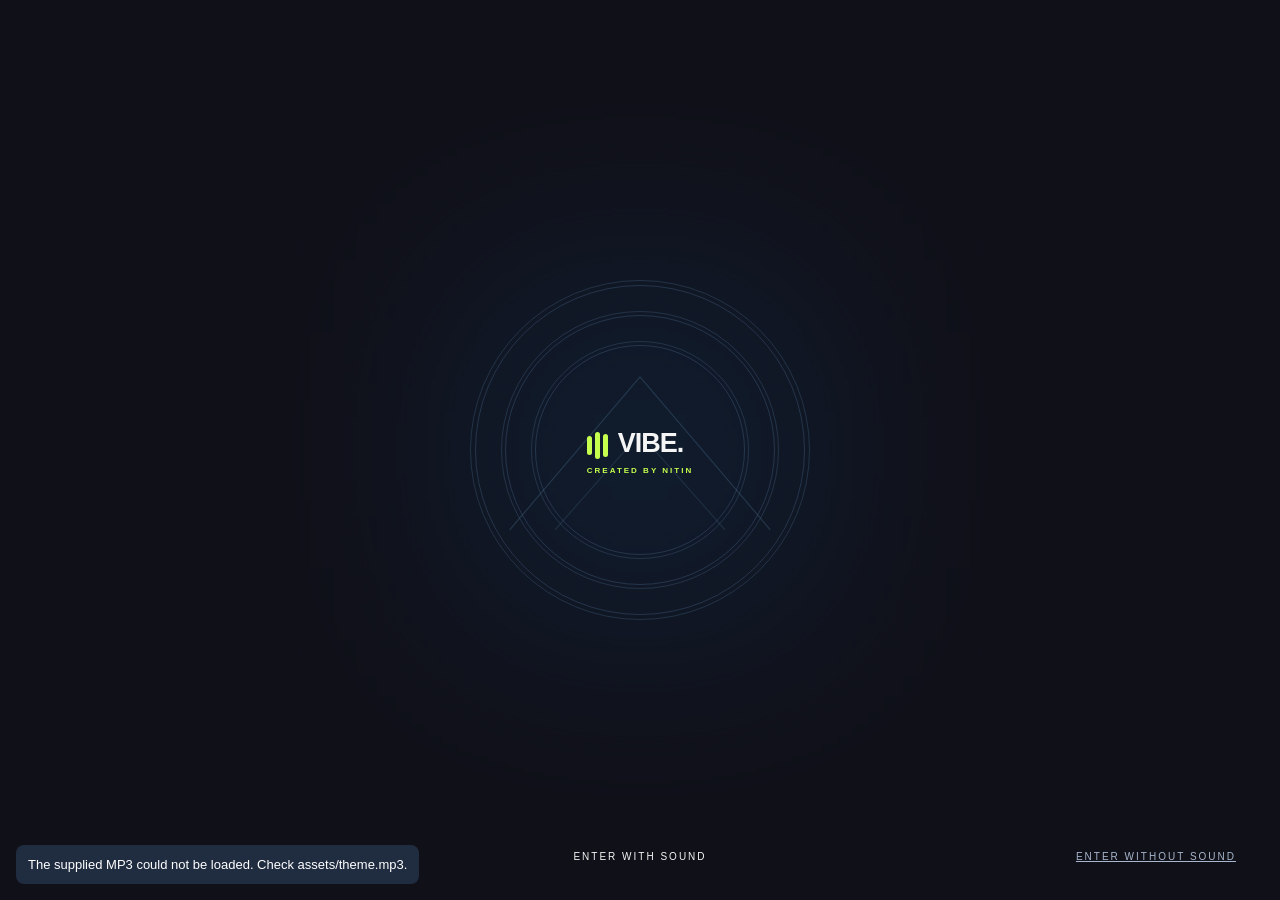
==== commit 76227117: "this is a HTML, CSS, JS" ====
--- a/index.html
+++ b/index.html
@@ -1,835 +1,76 @@
-<!DOCTYPE html>
-<html lang="en">
-<head>
-  <meta charset="UTF-8" />
-  <meta name="viewport" content="width=device-width, initial-scale=1.0" />
-  <title>Vibe — Find your frequency</title>
-  <style>
-    @import url('https://fonts.googleapis.com/css2?family=DM+Sans:wght@400;500;600;700&family=Space+Grotesk:wght@400;500;600;700&display=swap');
-
-:root {
-      --bg: #101111;
-      --panel: #191b1b;
-      --line: #ffffff12;
-      --text: #f5f5ef;
-      --muted: #909591;
-      --accent: #d5fc76;
-      --sidebar: 224px;
-    }
-
-* { box-sizing: border-box; }
-    body {
-      margin: 0;
-      background: var(--bg);
-      color: var(--text);
-      font-family: "DM Sans", sans-serif;
-    }
-    button, input { font: inherit; }
-    button { cursor: pointer; }
-    button, a, input { -webkit-tap-highlight-color: transparent; }
-    button:focus-visible, a:focus-visible, input:focus-visible {
-      outline: 2px solid var(--accent);
-      outline-offset: 5px;
-    }
-    button { color: inherit; }
-    a { color: inherit; text-decoration: none; }
-    h1, h2, h3, p { margin: 0; }
-    .display, h1, h2, .brand { font-family: "Space Grotesk", sans-serif; }
-    .muted { color: var(--muted); }
-    .icon-button {
-      border: 0;
-      background: transparent;
-      display: inline-grid;
-      place-items: center;
-      min-width: 38px;
-      min-height: 38px;
-      border-radius: 50%;
-      font-size: 20px;
-    }
-    .icon-button:hover { background: #ffffff10; }
-    .active-heart { color: var(--accent); }
-
-/* Sidebar */
-    aside {
-      position: fixed;
-      inset: 0 auto 100px 0;
-      width: var(--sidebar);
-      padding: 36px 24px;
-      border-right: 1px solid var(--line);
-      display: flex;
-      flex-direction: column;
-      background: #121414;
-      z-index: 10;
-    }
-    .brand {
-      display: flex;
-      align-items: center;
-      gap: 11px;
-      font-size: 30px;
-      font-weight: 700;
-      letter-spacing: -1.5px;
-      margin-bottom: 46px;
-    }
-    .brand-icon {
-      display: flex;
-      align-items: center;
-      gap: 3px;
-      height: 30px;
-      transform: rotate(-12deg);
-    }
-    .brand-icon i {
-      display: block;
-      width: 5px;
-      height: 19px;
-      border-radius: 4px;
-      background: var(--accent);
-    }
-    .brand-icon i:nth-child(2) { height: 29px; }
-    .brand-icon i:nth-child(3) { height: 23px; }
-    .nav-label {
-      color: #727874;
-      font-size: 10px;
-      letter-spacing: 2px;
-      font-weight: 700;
-      margin: 24px 12px 12px;
-    }
-    nav { display: grid; gap: 6px; }
-    .nav-button {
-      border: 0;
-      width: 100%;
-      padding: 13px 14px;
-      border-radius: 9px;
-      background: transparent;
-      color: var(--muted);
-      display: flex;
-      align-items: center;
-      gap: 13px;
-      text-align: left;
-      font-size: 13px;
-      font-weight: 600;
-    }
-    .nav-button:hover { background: #ffffff07; color: white; }
-    .nav-button.active { background: #d5fc7614; color: var(--accent); }
-    .nav-button span:first-child { font-size: 18px; width: 20px; }
-    .sidebar-note {
-      margin-top: auto;
-      padding: 18px;
-      background: #222720;
-      border-radius: 12px;
-    }
-    .sidebar-note p { font-size: 12px; color: #b3bbae; line-height: 1.7; margin: 8px 0 14px; }
-    .small-upload {
-      border: 0;
-      background: var(--accent);
-      color: #202519;
-      border-radius: 7px;
-      padding: 9px 12px;
-      font-size: 12px;
-      font-weight: 700;
-      width: 100%;
-    }
-
-/* Main */
-    main {
-      margin-left: var(--sidebar);
-      padding: 28px 42px 145px;
-      max-width: 1720px;
-    }
-    header { display: flex; align-items: center; justify-content: space-between; gap: 20px; margin-bottom: 35px; }
-    .breadcrumb { color: var(--muted); font-size: 13px; }
-    .breadcrumb b { color: var(--text); font-weight: 500; }
-    .header-right { display: flex; align-items: center; gap: 18px; }
-    .search {
-      display: flex;
-      align-items: center;
-      gap: 10px;
-      background: #1d2020;
-      border: 1px solid var(--line);
-      border-radius: 30px;
-      padding: 10px 16px;
-      width: 280px;
-      color: var(--muted);
-    }
-    .search input { width: 100%; border: 0; outline: none; background: transparent; color: white; font-size: 12px; }
-    .avatar {
-      width: 35px;
-      height: 35px;
-      border-radius: 50%;
-      display: grid;
-      place-items: center;
-      font-size: 12px;
-      color: #322332;
-      background: #d3b0d5;
-      border: 3px solid #343036;
-    }
-    .eyebrow { color: var(--muted); font-size: 11px; letter-spacing: 2px; text-transform: uppercase; }
-    .intro { display: flex; align-items: end; justify-content: space-between; margin-bottom: 24px; }
-    .intro h1 { font-size: clamp(27px, 3vw, 40px); letter-spacing: -1.6px; margin-top: 8px; }
-    .intro .tag { font-size: 11px; color: var(--muted); padding-bottom: 5px; }
-
-/* Featured collection */
-    .hero {
-      position: relative;
-      overflow: hidden;
-      min-height: 310px;
-      border-radius: 16px;
-       /* background: #d3dfc9; */
-      color: #a0a6a1;
-      background-image: url('bg.png');
-      background-position: center center;
-      background-size: cover;
-      background-repeat: no-repeat;
-      padding: 36px;
-      display: flex;
-      align-items: center;
-      isolation: isolate;
-    }
-    .hero-copy { position: relative; z-index: 2; max-width: 55%; }
-    .hero-label { font-size: 10px; letter-spacing: 2px; font-weight: 700; display: flex; align-items: center; gap: 7px; }
-    .hero-label::before { content: ""; width: 6px; height: 6px; border-radius: 50%; background: #415d35; }
-    .hero h2 { font-size: clamp(44px, 5vw, 70px); letter-spacing: -4px; line-height: .98; margin: 20px 0 16px; }
-    .hero p { font-size: 12px; line-height: 1.8; color: #52604d; max-width: 290px; }
-    .hero-actions { display: flex; gap: 10px; margin-top: 23px; }
-    .pill { border: 0; border-radius: 30px; padding: 12px 21px; font-size: 12px; font-weight: 700; }
-    .dark-pill { background: #202b22; color: white; }
-    .outline-pill { background: transparent; border: 1px solid #202b2240; color: #202b22; }
-    .hero-art {
-      position: absolute;
-      right: -25px;
-      top: -55px;
-      width: 440px;
-      height: 440px;
-      border-radius: 50%;
-      background:
-        repeating-radial-gradient(circle at center, transparent 0 12px, #d8e5ba38 13px 14px),
-        conic-gradient(from 30deg, #1d352c, #829c60, #263f31, #aec28a, #223b30, #829c60, #1d352c);
-      box-shadow: 0 0 0 22px #829c6018, 0 0 0 44px #829c6010;
-      transform: rotate(-20deg);
-    }
-    .hero-art::after {
-      content: "";
-      position: absolute;
-      inset: 33%;
-      border-radius: 50%;
-      background: #d3dfc9;
-      box-shadow: 0 0 30px #18261955;
-    }
-    .hero-caption { position: absolute; bottom: 25px; right: 25px; font-size: 10px; letter-spacing: 3px; z-index: 2; }
-
-/* Albums */
-    .section-heading { display: flex; align-items: center; justify-content: space-between; margin: 32px 0 18px; }
-    .section-heading h2 { font-size: 21px; letter-spacing: -.6px; }
-    .text-button { border: 0; background: transparent; color: var(--muted); font-size: 12px; }
-    .text-button:hover { color: var(--accent); }
-    .cards { display: grid; grid-template-columns: repeat(5, minmax(0, 1fr)); gap: 20px; }
-    .card { min-width: 0; }
-    .cover {
-      position: relative;
-      aspect-ratio: 1;
-      width: 100%;
-      border: 0;
-      border-radius: 12px;
-      overflow: hidden;
-      display: grid;
-      place-items: center;
-    }
-    .cover::before {
-      content: "";
-      width: 65%;
-      height: 65%;
-      border-radius: 50%;
-      border: 1px solid #ffffff60;
-      box-shadow: 0 0 0 12px #ffffff0b, 0 0 0 24px #ffffff0b, inset 0 0 28px #00000035;
-      transform: rotate(-35deg) skew(-10deg);
-      transition: transform .4s ease;
-    }
-    .cover:hover::before { transform: rotate(0deg) scale(1.12); }
-    .cover-title {
-      position: absolute;
-      inset: auto 14px 16px;
-      text-align: left;
-      font-family: "Space Grotesk", sans-serif;
-      font-weight: 700;
-      font-size: clamp(18px, 2vw, 28px);
-      letter-spacing: -1px;
-      line-height: .95;
-      color: #fff;
-    }
-    .cover-number { position: absolute; top: 12px; left: 14px; font-size: 9px; letter-spacing: 2px; color: #ffffffb0; }
-    .cover-play {
-      position: absolute;
-      right: 10px;
-      bottom: 10px;
-      width: 34px;
-      height: 34px;
-      display: grid;
-      place-items: center;
-      border-radius: 50%;
-      background: var(--accent);
-      color: #202519;
-      opacity: 0;
-      transition: opacity .2s;
-    }
-    .cover:hover .cover-play, .cover:focus-visible .cover-play { opacity: 1; }
-    .card h3 { font-size: 13px; margin-top: 13px; font-weight: 600; }
-    .card p { font-size: 11px; color: var(--muted); margin-top: 5px; }
-
-/* Track list */
-    .track-list { width: 100%; border-collapse: collapse; text-align: left; }
-    .track-list th { color: #747c76; font-size: 10px; letter-spacing: 1px; font-weight: 500; padding: 0 12px 12px; border-bottom: 1px solid var(--line); }
-    .track-list td { padding: 11px 12px; font-size: 12px; color: var(--muted); }
-    .track-list tbody tr:hover { background: #ffffff04; }
-    .track-list tbody tr.selected { background: #d5fc7608; }
-    .track-title { display: flex; align-items: center; gap: 12px; color: white; border: 0; background: none; text-align: left; padding: 0; }
-    .mini-cover { width: 39px; height: 39px; border-radius: 6px; flex-shrink: 0; display: grid; place-items: center; color: #ffffffa0; }
-    .track-title strong { display: block; font-size: 12px; font-weight: 500; }
-    .track-title small { display: block; color: var(--muted); font-size: 10px; margin-top: 4px; }
-    .selected .track-title strong { color: var(--accent); }
-    .empty { padding: 28px; color: var(--muted); text-align: center; font-size: 13px; }
-
-/* Player */
-    .player {
-      position: fixed;
-      inset: auto 0 0;
-      height: 100px;
-      z-index: 20;
-      background: #191c1bf5;
-      backdrop-filter: blur(20px);
-      border-top: 1px solid #ffffff14;
-      display: grid;
-      grid-template-columns: 1fr 1.3fr 1fr;
-      align-items: center;
-      padding: 15px 28px;
-      gap: 28px;
-    }
-    .now-playing { display: flex; align-items: center; gap: 13px; min-width: 0; }
-    .now-cover { width: 52px; height: 52px; border-radius: 8px; flex-shrink: 0; display: grid; place-items: center; font-size: 24px; }
-    .now-info { min-width: 0; }
-    .now-info strong { display: block; font-size: 12px; overflow: hidden; text-overflow: ellipsis; white-space: nowrap; }
-    .now-info small { display: block; color: var(--muted); font-size: 10px; margin-top: 6px; }
-    .transport { display: flex; align-items: center; justify-content: center; gap: 16px; }
-    .play-button { background: var(--accent); color: #202519; width: 36px; height: 36px; min-width: 36px; min-height: 36px; font-size: 15px; }
-    .play-button:hover { background: #e1ffa3; }
-    .transport .icon-button:not(.play-button) { font-size: 17px; min-height: 28px; }
-    .progress-row { display: flex; gap: 10px; align-items: center; margin-top: 8px; color: var(--muted); font-size: 9px; }
-    input[type="range"] { accent-color: var(--accent); height: 3px; cursor: pointer; }
-    #seek { width: 100%; }
-    .player-right { display: flex; justify-content: end; align-items: center; gap: 12px; }
-    #volume { width: 80px; }
-    .audio-label { font-size: 9px; border: 1px solid #67764e; color: var(--accent); border-radius: 4px; padding: 4px 6px; }
-    .enabled { color: var(--accent); }
-    .toast {
-      position: fixed;
-      bottom: 116px;
-      left: 50%;
-      transform: translateX(-50%) translateY(10px);
-      background: var(--accent);
-      color: #202519;
-      padding: 13px 22px;
-      border-radius: 10px;
-      font-size: 13px;
-      box-shadow: 0 10px 40px #0005;
-      opacity: 0;
-      pointer-events: none;
-      transition: .2s;
-      z-index: 30;
-      max-width: 90vw;
-    }
-    .toast.visible { opacity: 1; transform: translateX(-50%) translateY(0); }
-
-@media (min-width: 1500px) {
-      .hero-art { right: 90px; }
-      .hero { min-height: 350px; }
-    }
-    @media (max-width: 1100px) {
-      :root { --sidebar: 190px; }
-      aside { padding: 30px 16px; }
-      main { padding: 25px 26px 140px; }
-      .cards { gap: 13px; }
-      .hero-art { right: -140px; }
-      .hero-copy { max-width: 70%; }
-      .album-column { display: none; }
-      .player { grid-template-columns: 1fr 1.2fr; }
-      .player-right { display: none; }
-    }
-    @media (max-width: 760px) {
-      :root { --sidebar: 0px; }
-      aside { display: none; }
-      main { padding: 20px 18px 165px; }
-      header { margin-bottom: 28px; }
-      .breadcrumb { font-size: 12px; }
-      .search { width: min(47vw, 250px); }
-      .avatar, .intro .tag { display: none; }
-      .hero { min-height: 305px; padding: 26px; }
-      .hero h2 { font-size: 52px; letter-spacing: -3px; }
-      .hero-copy { max-width: 85%; }
-      .hero-art { right: -255px; opacity: .65; }
-      .hero-caption { display: none; }
-      .cards { grid-template-columns: repeat(5, 150px); overflow-x: auto; padding-bottom: 10px; scrollbar-width: thin; }
-      .cover-title { font-size: 24px; }
-      .section-heading h2 { font-size: 19px; }
-      .track-list td, .track-list th { padding-left: 6px; padding-right: 6px; }
-      .player { height: 134px; padding: 12px 18px; grid-template-columns: 1fr; gap: 5px; }
-      .now-cover { width: 35px; height: 35px; font-size: 18px; }
-      .now-playing { padding-right: 90px; }
-      .now-playing .icon-button { margin-left: auto; }
-      .transport { position: absolute; top: 12px; right: 14px; gap: 2px; }
-      #shuffle, #repeat, #previous { display: none; }
-      .progress-row { margin-top: 0; }
-      .toast { bottom: 150px; }
-      .mobile-nav { display: flex !important; gap: 8px; margin-bottom: 20px; }
-      .mobile-nav button { font-size: 11px; padding: 8px 14px; border: 1px solid var(--line); border-radius: 20px; background: #222622; }
-    }
-    .mobile-nav { display: none; }
-    @media (prefers-reduced-motion: reduce) {
-      *, *::before, *::after { transition: none !important; }
-    }
-  </style>
-</head>
-<body>
-  <aside>
-    <a class="brand" href="#" aria-label="Vibe home">
-      <span class="brand-icon" aria-hidden="true"><i></i><i></i><i></i></span>
-      Vibe.
-    </a>
-
-<div class="nav-label">DISCOVER</div>
-    <nav aria-label="Main navigation">
-      <button class="nav-button active" data-view="all"><span>◈</span> Discover</button>
-      <button class="nav-button" id="searchNav"><span>⌕</span> Search</button>
-      <button class="nav-button" data-view="local"><span>▤</span> Your library</button>
-    </nav>
-
-<div class="nav-label">YOUR COLLECTION</div>
-    <nav aria-label="Collections">
-      <button class="nav-button" data-view="liked"><span>♡</span> Liked songs</button>
-      <button class="nav-button upload-trigger"><span>＋</span> Add your music</button>
-    </nav>
-
-<div class="sidebar-note">
-      <strong style="font-size:13px">Your music. Your space.</strong>
-      <p>Bring your favorite audio files. Keep the good sounds close.</p>
-      <button class="small-upload upload-trigger">＋ Upload music</button>
-    </div>
-  </aside>
-
-<main>
-    <header>
-      <div class="breadcrumb">Music &nbsp; / &nbsp; <b>Discover</b></div>
-      <div class="header-right">
-        <label class="search">
-          <span aria-hidden="true">⌕</span>
-          <input id="search" type="search" placeholder="Search songs, artists..." aria-label="Search songs and artists" />
-        </label>
-        <div class="avatar" aria-label="Guest profile">G</div>
-      </div>
-    </header>
-
-<div class="mobile-nav">
-      <button data-view="all">Discover</button>
-      <button data-view="liked">♡ Liked</button>
-      <button class="upload-trigger">＋ Add music</button>
-    </div>
-
-<div class="intro">
-      <div>
-        <p class="eyebrow">A little less noise. A little more music.</p>
-        <h1>Find your frequency.</h1>
-      </div>
-      <span class="tag">HANDPICKED. JUST FOR YOU.</span>
-    </div>
-
-<section class="hero" aria-label="Featured collection">
-      <div class="hero-copy">
-        <div class="hero-label">THE WEEKLY EDIT</div>
-        <h2>Less rush.<br />More rhythm.</h2>
-        <p>A softer soundtrack for your everyday.<br />Settle in. Let the world wait a little.</p>
-        <div class="hero-actions">
-          <button class="pill dark-pill" id="heroPlay">▶ &nbsp; Explore the mix</button>
-          <button class="pill outline-pill upload-trigger">＋ Your music</button>
-        </div>
-      </div>
-      <div class="hero-art" aria-hidden="true"></div>
-      <span class="hero-caption">SLOW LIVING / VOL. 01</span>
-    </section>
-
-<section aria-labelledby="madeForYou">
-      <div class="section-heading">
-        <h2 id="madeForYou">Your next little obsession</h2>
-        <span class="muted" style="font-size:11px">Five moods. Endless possibilities.</span>
-      </div>
-      <div class="cards" id="cards"></div>
-    </section>
-
-<section id="songsSection" aria-labelledby="tracksHeading">
-      <div class="section-heading">
-        <h2 id="tracksHeading">On your wavelength</h2>
-        <button class="text-button upload-trigger">Add audio files ↗</button>
-      </div>
-      <table class="track-list">
-        <thead>
-          <tr>
-            <th scope="col" style="width:38px">#</th>
-            <th scope="col">TITLE</th>
-            <th scope="col" class="album-column">ALBUM</th>
-            <th scope="col" style="width:65px">TIME</th>
-            <th scope="col" style="width:42px"><span aria-label="Favorites">♡</span></th>
-          </tr>
-        </thead>
-        <tbody id="tracks"></tbody>
-      </table>
-      <p id="empty" class="empty" hidden>No tracks found. Try another search or add your own music.</p>
-    </section>
-  </main>
-
-<footer class="player" aria-label="Music player">
-    <div class="now-playing">
-      <div class="now-cover" id="nowCover" aria-hidden="true">♫</div>
-      <div class="now-info">
-        <strong id="nowTitle">Weightless</strong>
-        <small id="nowArtist">Luna Vale · Demo track</small>
-      </div>
-      <button class="icon-button" id="nowLike" aria-label="Like current song" aria-pressed="false">♡</button>
-    </div>
-
-<div>
-      <div class="transport">
-        <button class="icon-button" id="shuffle" aria-label="Shuffle" aria-pressed="false">⤨</button>
-        <button class="icon-button" id="previous" aria-label="Previous song">⏮</button>
-        <button class="icon-button play-button" id="play" aria-label="Play">▶</button>
-        <button class="icon-button" id="next" aria-label="Next song">⏭</button>
-        <button class="icon-button" id="repeat" aria-label="Repeat current song" aria-pressed="false">↻</button>
-      </div>
-      <div class="progress-row">
-        <span id="elapsed">0:00</span>
-        <input id="seek" type="range" min="0" max="100" value="0" step="0.1" aria-label="Playback position" disabled />
-        <span id="duration">3:42</span>
-      </div>
-    </div>
-
-<div class="player-right">
-      <span class="audio-label" id="sourceLabel">DEMO</span>
-      <button class="icon-button" id="mute" aria-label="Mute" aria-pressed="false">♫</button>
-      <input id="volume" type="range" min="0" max="1" value="0.7" step="0.01" aria-label="Volume" />
-    </div>
-  </footer>
-
-<input id="upload" type="file" accept="audio/*" multiple hidden />
-  <audio id="audio" preload="metadata"></audio>
-  <div class="toast" id="toast" role="status" aria-live="polite"></div>
-
-<script>
-    const $ = (id) => document.getElementById(id);
-
-const palettes = [
-      "radial-gradient(ellipse at 70% 20%, #b790c2, transparent 55%), linear-gradient(135deg,#3c254f,#826291)",
-      "radial-gradient(ellipse at 20% 10%, #e4b277, transparent 60%), linear-gradient(135deg,#985643,#473128)",
-      "radial-gradient(ellipse at 80% 20%, #9eaf89, transparent 60%), linear-gradient(140deg,#314e43,#788f69)",
-      "radial-gradient(ellipse at 20% 70%, #758fac, transparent 60%), linear-gradient(140deg,#172d44,#4c6c8b)",
-      "radial-gradient(ellipse at 80% 10%, #d8949f, transparent 60%), linear-gradient(135deg,#743b56,#bd7583)"
-    ];
-
-const collections = [
-      { title: "After hours", description: "For the beautifully late nights", art: "after\nhours." },
-      { title: "Golden daze", description: "Warm sounds, softer edges", art: "golden\ndaze." },
-      { title: "Into the green", description: "Breathe in. Tune out.", art: "into the\ngreen." },
-      { title: "Deep focus", description: "A little room to think", art: "deep\nfocus." },
-      { title: "Soft feelings", description: "Songs that feel like home", art: "soft\nfeelings." }
-    ];
-
-const tracks = [
-      { id: "demo-1", title: "Weightless", artist: "Luna Vale", album: "After hours", duration: 222, color: 0 },
-      { id: "demo-2", title: "Honey Sun", artist: "The Sunday Club", album: "Golden daze", duration: 198, color: 1 },
-      { id: "demo-3", title: "Somewhere, Slowly", artist: "Moss & Still", album: "Into the green", duration: 254, color: 2 },
-      { id: "demo-4", title: "Blue Orbit", artist: "Atlas Theory", album: "Deep focus", duration: 187, color: 3 },
-      { id: "demo-5", title: "Stay a Little", artist: "June Ember", album: "Soft feelings", duration: 213, color: 4 }
-    ];
-
-const audio = $("audio");
-    let current = 0;
-    let view = "all";
-    let shuffled = false;
-    let toastTimer;
-    let liked = new Set();
-
-try {
-      const saved = JSON.parse(localStorage.getItem("forma-likes") || "[]");
-      if (Array.isArray(saved)) liked = new Set(saved.filter(x => typeof x === "string"));
-    } catch {}
-
-const escapeHTML = (value) => String(value).replace(/[&<>"']/g, char => ({
-      "&": "&amp;", "<": "&lt;", ">": "&gt;", '"': "&quot;", "'": "&#39;"
-    }[char]));
-
-function time(seconds) {
-      if (!Number.isFinite(seconds)) return "0:00";
-      return `${Math.floor(seconds / 60)}:${String(Math.floor(seconds % 60)).padStart(2, "0")}`;
-    }
-
-function notify(message) {
-      $("toast").textContent = message;
-      $("toast").classList.add("visible");
-      clearTimeout(toastTimer);
-      toastTimer = setTimeout(() => $("toast").classList.remove("visible"), 3500);
-    }
-
-function visibleTracks() {
-      const query = $("search").value.trim().toLowerCase();
-      return tracks.filter(track =>
-        (view !== "liked" || liked.has(track.id)) &&
-        (view !== "local" || track.url) &&
-        `${track.title} ${track.artist} ${track.album}`.toLowerCase().includes(query)
-      );
-    }
-
-function renderTracks() {
-      const list = visibleTracks();
-      $("empty").hidden = list.length > 0;
-      $("tracks").innerHTML = list.map((track, index) => `
-        <tr class="${tracks[current].id === track.id ? "selected" : ""}">
-          <td>${String(index + 1).padStart(2, "0")}</td>
-          <td>
-            <button class="track-title" data-track="${track.id}" aria-label="Play ${escapeHTML(track.title)}">
-              <span class="mini-cover" style="background:${palettes[track.color]}" aria-hidden="true">♫</span>
-              <span><strong>${escapeHTML(track.title)}</strong><small>${escapeHTML(track.artist)}</small></span>
-            </button>
-          </td>
-          <td class="album-column">${escapeHTML(track.album)}</td>
-          <td>${track.duration ? time(track.duration) : "—"}</td>
-          <td>
-            <button class="icon-button ${liked.has(track.id) ? "active-heart" : ""}"
-              data-like="${track.id}" aria-label="Like ${escapeHTML(track.title)}"
-              aria-pressed="${liked.has(track.id)}">${liked.has(track.id) ? "♥" : "♡"}</button>
-          </td>
-        </tr>
-      `).join("");
-    }
-
-function renderCurrent() {
-      const track = tracks[current];
-      $("nowTitle").textContent = track.title;
-      $("nowArtist").textContent = track.artist + (track.url ? "" : " · Demo track");
-      $("nowCover").style.background = palettes[track.color];
-      $("duration").textContent = time(track.duration);
-      $("sourceLabel").textContent = track.url ? "LOCAL" : "DEMO";
-      $("nowLike").textContent = liked.has(track.id) ? "♥" : "♡";
-      $("nowLike").classList.toggle("active-heart", liked.has(track.id));
-      $("nowLike").setAttribute("aria-pressed", String(liked.has(track.id)));
-      renderTracks();
-    }
-
-function toggleLike(id) {
-      liked.has(id) ? liked.delete(id) : liked.add(id);
-      try {
-        localStorage.setItem("forma-likes", JSON.stringify([...liked].filter(id => id.startsWith("demo-"))));
-      } catch {}
-      renderCurrent();
-    }
-
-function setView(nextView) {
-      view = nextView;
-      document.querySelectorAll("[data-view]").forEach(button => {
-        const active = button.dataset.view === view;
-        button.classList.toggle("active", active);
-        button.setAttribute("aria-pressed", String(active));
-      });
-      $("tracksHeading").textContent = {
-        all: "On your wavelength",
-        liked: "Songs you love",
-        local: "Your personal library"
-      }[view];
-      renderTracks();
-    }
-
-async function playCurrent() {
-      if (!tracks[current].url) {
-        notify("This is a demo track. Add your own audio files to listen.");
-        return;
-      }
-      try { await audio.play(); }
-      catch { notify("Playback couldn't start. Try another audio file."); }
-    }
-
-function selectTrack(index, autoplay = true) {
-      audio.pause();
-      current = index;
-      $("seek").value = 0;
-      $("seek").disabled = true;
-      $("elapsed").textContent = "0:00";
-
-if (tracks[current].url) audio.src = tracks[current].url;
-      else audio.removeAttribute("src");
-
-audio.load();
-      renderCurrent();
-      if (autoplay) playCurrent();
-    }
-
-function step(direction) {
-      const candidates = visibleTracks().filter(track => track.url);
-      const queue = candidates.length ? candidates : visibleTracks();
-      if (!queue.length) return;
-
-const position = queue.findIndex(track => track.id === tracks[current].id);
-      let nextIndex;
-
-if (shuffled && queue.length > 1) {
-        const alternatives = queue.filter(track => track.id !== tracks[current].id);
-        const chosen = alternatives[Math.floor(Math.random() * alternatives.length)];
-        nextIndex = tracks.indexOf(chosen);
-      } else {
-        const target = position < 0 ? 0 : (position + direction + queue.length) % queue.length;
-        nextIndex = tracks.indexOf(queue[target]);
-      }
-      selectTrack(nextIndex);
-    }
-
-$("cards").innerHTML = collections.map((collection, index) => `
-      <article class="card">
-        <button class="cover" data-collection="${index}"
-          style="background:${palettes[index]}" aria-label="Explore ${escapeHTML(collection.title)}">
-          <span class="cover-number">FORMA SELECTS / 0${index + 1}</span>
-          <span class="cover-title">${escapeHTML(collection.art).replace("\n", "<br>")}</span>
-          <span class="cover-play" aria-hidden="true">↗</span>
-        </button>
-        <h3>${escapeHTML(collection.title)}</h3>
-        <p>${escapeHTML(collection.description)}</p>
-      </article>
-    `).join("");
-
-document.addEventListener("click", event => {
-      const viewButton = event.target.closest("[data-view]");
-      const trackButton = event.target.closest("[data-track]");
-      const likeButton = event.target.closest("[data-like]");
-      const collectionButton = event.target.closest("[data-collection]");
-
-if (viewButton) setView(viewButton.dataset.view);
-      if (trackButton) selectTrack(tracks.findIndex(track => track.id === trackButton.dataset.track));
-      if (likeButton) toggleLike(likeButton.dataset.like);
-      if (event.target.closest(".upload-trigger")) $("upload").click();
-
-if (collectionButton) {
-        $("search").value = collections[Number(collectionButton.dataset.collection)].title;
-        setView("all");
-        $("songsSection").scrollIntoView({ behavior: "smooth", block: "start" });
-      }
-    });
-
-$("search").addEventListener("input", renderTracks);
-    $("searchNav").onclick = () => $("search").focus();
-    $("nowLike").onclick = () => toggleLike(tracks[current].id);
-    $("play").onclick = () => audio.paused ? playCurrent() : audio.pause();
-    $("next").onclick = () => step(1);
-    $("previous").onclick = () => {
-      if (audio.currentTime > 3) audio.currentTime = 0;
-      else step(-1);
-    };
-
-$("heroPlay").onclick = () => {
-      $("search").value = "";
-      setView("all");
-      $("songsSection").scrollIntoView({ behavior: "smooth", block: "start" });
-    };
-
-$("shuffle").onclick = () => {
-      shuffled = !shuffled;
-      $("shuffle").classList.toggle("enabled", shuffled);
-      $("shuffle").setAttribute("aria-pressed", String(shuffled));
-    };
-
-$("repeat").onclick = () => {
-      audio.loop = !audio.loop;
-      $("repeat").classList.toggle("enabled", audio.loop);
-      $("repeat").setAttribute("aria-pressed", String(audio.loop));
-    };
-
-audio.volume = 0.7;
-    $("volume").oninput = event => {
-      audio.volume = Number(event.target.value);
-      audio.muted = false;
-    };
-    $("mute").onclick = () => { audio.muted = !audio.muted; };
-    audio.addEventListener("volumechange", () => {
-      const muted = audio.muted || audio.volume === 0;
-      $("mute").textContent = muted ? "×" : "♫";
-      $("mute").setAttribute("aria-pressed", String(muted));
-      $("mute").setAttribute("aria-label", muted ? "Unmute" : "Mute");
-    });
-
-audio.addEventListener("play", () => {
-      $("play").textContent = "Ⅱ";
-      $("play").setAttribute("aria-label", "Pause");
-    });
-    audio.addEventListener("pause", () => {
-      $("play").textContent = "▶";
-      $("play").setAttribute("aria-label", "Play");
-    });
-    audio.addEventListener("loadedmetadata", () => {
-      const valid = Number.isFinite(audio.duration) && audio.duration > 0;
-      $("seek").disabled = !valid;
-      if (valid) {
-        tracks[current].duration = audio.duration;
-        renderCurrent();
-      }
-    });
-    audio.addEventListener("timeupdate", () => {
-      $("elapsed").textContent = time(audio.currentTime);
-      $("seek").value = Number.isFinite(audio.duration) && audio.duration > 0
-        ? (audio.currentTime / audio.duration) * 100 : 0;
-    });
-    $("seek").oninput = event => {
-      if (Number.isFinite(audio.duration)) {
-        audio.currentTime = Number(event.target.value) / 100 * audio.duration;
-      }
-    };
-    audio.addEventListener("ended", () => step(1));
-    audio.addEventListener("error", () => {
-      if (tracks[current].url) notify("This audio format isn't supported by your browser.");
-    });
-
-$("upload").addEventListener("change", event => {
-      const files = [...event.target.files].filter(file =>
-        file.type.startsWith("audio/") ||
-        /\.(mp3|wav|ogg|m4a|aac|flac|opus|webm)$/i.test(file.name)
-      );
-
-if (!files.length) {
-        notify("Choose an audio file such as MP3, WAV, or OGG.");
-        return;
-      }
-
-const firstNewIndex = tracks.length;
-      files.forEach(file => {
-        tracks.push({
-          id: `local-${tracks.length}`,
-          title: file.name.replace(/\.[^.]+$/, ""),
-          artist: "Your collection",
-          album: "Local uploads",
-          duration: 0,
-          color: tracks.length % palettes.length,
-          url: URL.createObjectURL(file)
-        });
-      });
-
-$("search").value = "";
-      setView("local");
-      selectTrack(firstNewIndex, false);
-      notify(`${files.length} audio file${files.length === 1 ? "" : "s"} added. Press play to listen.`);
-      event.target.value = "";
-    });
-
-document.addEventListener("keydown", event => {
-      if (event.code !== "Space" || event.ctrlKey || event.altKey || event.metaKey) return;
-      if (event.target.closest("input, button, textarea, a, [contenteditable]")) return;
-      event.preventDefault();
-      $("play").click();
-    });
-
-window.addEventListener("beforeunload", () => {
-      tracks.forEach(track => { if (track.url) URL.revokeObjectURL(track.url); });
-    });
-
-renderCurrent();
-  </script>
-</body>
-</html>+<!DOCTYPE html><html lang="en"><head>
+<meta charset="UTF-8"><meta name="viewport" content="width=device-width,initial-scale=1">
+<meta name="theme-color" content="#101018"><title>Vibe — Find Your Frequency</title>
+<link rel="icon" href="assets/logo.png" type="image/png"><link rel="stylesheet" href="style.css"><script src="script.js" defer></script>
+</head><body>
+<audio id="vibeMusic" src="assets/theme.mp3" loop preload="metadata"></audio>
+<div id="minicircle" aria-hidden="true"></div>
+  <div class="intro" id="intro">
+    <div class="intro-glow"></div>
+
+    <div class="intro-logo">
+      <div class="orbit orbit-1"></div>
+      <div class="orbit orbit-2"></div>
+      <div class="orbit orbit-3"></div>
+
+      
+<div class="vibe-emblem">
+  <div class="vibe-ring ring-outer"></div>
+  <div class="vibe-ring ring-middle"></div>
+  <div class="vibe-ring ring-inner"></div>
+
+  <svg class="vibe-mark" viewBox="0 0 300 220"
+       aria-hidden="true">
+    <path d="M35 180 L150 45 L265 180"
+          class="v-mark"/>
+    <path d="M75 180 L150 95 L225 180"
+          class="v-mark v-mark-inner"/>
+  </svg>
+</div>
+
+
+      <div class="logo-text">
+        <h2 class="logo">
+    <span class="logo-bars">
+        <span></span>
+        <span></span>
+        <span></span>
+        </span>
+        VIBE.</h2>
+        <span>CREATED BY NITIN</span>
+      </div>
+    </div>
+
+    <button class="enter-button" id="enterButton">
+      ENTER WITH SOUND
+    </button>
+
+    <button class="skip-button" id="skipButton">
+      ENTER WITHOUT SOUND
+    </button>
+  </div>
+
+
+<main class="website" id="website" hidden inert>
+<header class="navbar"><a href="#home" class="logo" aria-label="Vibe home"><span class="logo-bars" aria-hidden="true"><span></span><span></span><span></span></span> VIBE.</a>
+<span class="creator">CREATED BY NITIN</span>
+<div class="nav-right"><button id="soundToggle" class="nav-link" aria-pressed="false">SOUND <span id="soundState">OFF</span></button>
+<button id="menuToggle" class="menu-button" aria-expanded="false" aria-controls="menuOverlay">MENU <span class="menu-icon">+</span></button></div></header>
+<nav class="menu-overlay" id="menuOverlay" aria-label="Main navigation" hidden>
+<button class="close-menu" id="closeMenu">CLOSE ×</button>
+<a href="#home">Overview <span>01</span></a>
+<button class="menu-player open-player">Music player <span>02</span></button>
+<a href="#about">About Vibe <span>03</span></a>
+<button class="menu-player" id="backIntro">Welcome screen <span>04</span></button></nav>
+<section class="hero" id="home">
+<div class="hero-background"></div><div class="hero-grain"></div>
+<div class="hero-content"><p class="eyebrow">Your mood. Your music. Your vibe. Discover the sound that feels like you.</p>
+<h1 id="heading" tabindex="-1">LIFE<br>WITHOUT<br>MUSIC IS<br>JUST<br>NOISE.</h1>
+<button class="explore-link open-player">Open music player <span aria-hidden="true">↗</span></button></div>
+<div class="hero-visual" id="heroVisual" aria-hidden="true"><div class="sound-orb"><div class="orb-ring ring-a"></div><div class="orb-ring ring-b"></div><div class="orb-ring ring-c"></div><div class="orb-core"></div></div></div>
+</section>
+<section id="about" class="simple-section"><p class="eyebrow">YOUR MUSIC. YOUR SPACE.</p><h2>Find your frequency.</h2><p>Discover five moods, save your favorites, or bring your own audio files.</p><button class="music-cta open-player">Start listening ↗</button></section>
+</main>
+<section id="playerScreen" hidden aria-label="Vibe music player"><div class="player-topbar"><button id="backHome">← Back to Vibe</button><span>YOUR MUSIC. YOUR SPACE.</span></div><iframe id="musicFrame" title="Vibe music library and audio player" data-src="player.html" allow="autoplay" hidden></iframe></section>
+<p id="siteStatus" role="status" class="site-status"></p>
+</body></html>
--- a/style.css
+++ b/style.css
@@ -0,0 +1,636 @@
+500;600;700&display=swap');
+
+:root {
+  --bg: #101018;
+  --text: #e4e6eb;
+  --muted: #758197;
+  --blue: #254a72;
+  --line: rgba(130, 157, 190, 0.22);
+}
+
+* {
+  margin: 0;
+  padding: 0;
+  box-sizing: border-box;
+}
+
+
+@font-face {
+  font-family: "Ivar Headline";
+  src: url("assets/IvarHeadline-Regular.woff2") format("woff2");
+  font-weight: 400;
+  font-style: normal;
+  font-display: swap;
+}
+
+@font-face {
+  font-family: "PP Frama";
+  src: url("assets/PPFrama-Regular.woff2") format("woff2");
+  font-weight: 400;
+  font-style: normal;
+  font-display: swap;
+}
+
+
+html {
+  scroll-behavior: smooth;
+  scrollbar-width: thin;
+  scrollbar-color: #38465b var(--bg);
+}
+
+body {
+  background: var(--bg);
+  color: var(--text);
+  font-family: 'DM Sans', sans-serif;
+  margin: 0;
+  background: #101010;
+  font-family: Arial, sans-serif;
+    margin: 0;
+  font-family: "PP Frama", sans-serif;
+  background: var(--bg, #101018);
+  color: var(--text, #f5f5f5);
+}
+
+#minicircle {
+      width: 12px;
+  height: 12px;
+  position: fixed;
+  top: 0;
+  left: 0;
+  z-index: 99999;
+  border-radius: 50%;
+  background-color: #fff;
+  pointer-events: none;
+  transform: translate(-50%, -50%);
+  transition: transform 0.1s ease-out;
+}
+
+
+button, a {
+  font: inherit;
+}
+
+button {
+  cursor: pointer;
+}
+
+a {
+  color: inherit;
+  text-decoration: none;
+}
+
+.intro {
+  
+  position: fixed;
+  inset: 0;
+  z-index: 100;
+  background: #101018;
+  display: grid;
+  place-items: center;
+  transition: opacity 1s ease, visibility 1s;
+}
+
+.intro.hide {
+  
+  opacity: 0;
+  visibility: hidden;
+  pointer-events: none;
+}
+
+.intro-glow {
+  
+  position: absolute;
+  width: 380px;
+  height: 380px;
+  background: #123b65;
+  filter: blur(110px);
+  opacity: 0.3;
+}
+
+.intro-logo {
+  position: relative;
+  width: 390px;
+  height: 390px;
+  display: grid;
+  place-items: center;
+  z-index: 2;
+}
+
+.orbit {
+  position: absolute;
+  width: 220px;
+  height: 220px;
+  border: 1px solid rgba(90, 128, 172, 0.28);
+  border-radius: 50%;
+}
+
+.orbit-1 {
+  width: 210px;
+  height: 210px;
+}
+
+.orbit-2 {
+  width: 270px;
+  height: 270px;
+}
+
+.orbit-3 {
+  width: 330px;
+  height: 330px;
+}
+
+
+.vibe-emblem {
+  position: absolute;
+  width: 340px;
+  height: 340px;
+  left: 50%;
+  top: 50%;
+  transform: translate(-50%, -50%);
+  display: grid;
+  place-items: center;
+  pointer-events: none;
+}
+
+.vibe-ring {
+  position: absolute;
+  border: 1px solid rgba(91, 133, 170, 0.25);
+  border-radius: 50%;
+}
+
+.ring-outer {
+  width: 100%;
+  height: 100%;
+}
+
+.ring-middle {
+  width: 82%;
+  height: 82%;
+}
+
+.ring-inner {
+  width: 64%;
+  height: 64%;
+}
+
+.vibe-mark {
+  position: absolute;
+  width: 100%;
+  height: 75%;
+  overflow: visible;
+}
+
+.v-mark {
+  fill: none;
+  stroke: rgba(91, 133, 170, 0.28);
+  stroke-width: 1;
+  stroke-linejoin: round;
+}
+
+.v-mark-inner {
+  stroke: rgba(91, 133, 170, 0.2);
+}
+
+/* Slow cinematic movement */
+.vibe-ring {
+  animation: vibePulse 5s ease-in-out infinite;
+}
+
+.ring-middle {
+  animation-delay: 0.5s;
+}
+
+.ring-inner {
+  animation-delay: 1s;
+}
+
+@keyframes vibePulse {
+  0%, 100% {
+    opacity: 0.45;
+    scale: 0.98;
+  }
+
+  50% {
+    opacity: 1;
+    scale: 1.02;
+  }
+}
+
+
+.logo {
+  transform: translateY(0px);
+  display: flex;
+  align-items: center;
+  gap: 10px;
+  position: relative;
+  z-index: 2;
+}
+
+.logo-bars {
+  display: flex;
+  align-items: center;
+  gap: 3px;
+  height: 30px;
+  transform: skewY(-12deg);
+}
+
+.logo-bars span {
+  display: block;
+  width: 5px;
+  border-radius: 3px;
+  background: #c6ff4d;
+}
+
+.logo-bars span:nth-child(1) {
+  height: 19px;
+}
+
+.logo-bars span:nth-child(2) {
+  height: 27px;
+}
+
+.logo-bars span:nth-child(3) {
+  height: 23px;
+}
+
+.logo-text {
+  /* background-color: red; */
+  width: fit-content;
+  overflow: hidden;
+  display: flex;
+  flex-direction: column;
+  align-items: flex-start;
+  line-height: 1;
+}
+
+.logo-text h2 {
+  font-family: "PP Frama", sans-serif;
+  margin: 0;
+  color: #f5f5f5;
+  font-size: 27px;
+  font-weight: 800;
+  letter-spacing: -1px;
+}
+
+.logo-text span {
+  font-family: "PP Frama", sans-serif;
+  transform: translateY(0px);
+  margin-top: 5px;
+  font-size: 8px;
+  color: #c6ff4d;
+  letter-spacing: 2px;
+  font-weight: 600;
+}
+
+
+
+.enter-button,
+.skip-button {
+  position: absolute;
+  bottom: 22px;
+  background: transparent;
+  border: 1px solid var(--line);
+  color: var(--text);
+  font-size: 10px;
+  letter-spacing: 2px;
+  padding: 14px 24px;
+}
+
+.enter-button {
+  font-family: "PP Frama", sans-serif;
+  left: 45%;
+  transform: translateX(-50%);
+}
+
+.skip-button {
+  font-family: "PP Frama", sans-serif;
+  right: 20px;
+  border: 0;
+  color: var(--muted);
+  text-decoration: underline;
+}
+
+.website {
+  opacity: 0;
+  transition: opacity 1s ease;
+}
+
+.website.ready {
+  opacity: 1;
+}
+
+.navbar {
+  position: absolute;
+  z-index: 10;
+  top: 0;
+  width: 100%;
+  padding: 30px 5%;
+  display: flex;
+  justify-content: space-between;
+  align-items: center;
+}
+
+.brand {
+  font-size: 25px;
+  font-weight: 700;
+  letter-spacing: -2px;
+}
+
+.brand span {
+  color: #7196c0;
+}
+
+.nav-right {
+  display: flex;
+  align-items: center;
+  gap: 36px;
+}
+
+.nav-link,
+.menu-button {
+  border: 0;
+  background: transparent;
+  color: var(--text);
+  font-size: 10px;
+  letter-spacing: 2px;
+}
+
+#soundState {
+  color: #779bc4;
+}
+
+.menu-icon {
+  font-size: 20px;
+  margin-left: 8px;
+}
+
+.menu-overlay {
+  position: fixed;
+  inset: 0;
+  z-index: 20;
+  background: #111722;
+  display: flex;
+  flex-direction: column;
+  justify-content: center;
+  padding: 8%;
+  gap: 12px;
+  opacity: 0;
+  visibility: hidden;
+  transition: 0.4s ease;
+}
+
+.menu-overlay.open {
+  opacity: 1;
+  visibility: visible;
+}
+
+.menu-overlay > a {
+  font-size: clamp(35px, 7vw, 80px);
+  letter-spacing: -3px;
+  border-bottom: 1px solid var(--line);
+  padding: 10px 0;
+}
+
+.menu-overlay > a span {
+  float: right;
+  font-size: 12px;
+  color: var(--muted);
+  letter-spacing: 1px;
+}
+
+.close-menu {
+  position: absolute;
+  top: 36px;
+  right: 5%;
+  background: transparent;
+  border: 0;
+  color: white;
+  letter-spacing: 2px;
+}
+
+
+.hero {
+  min-height: 100vh;
+  min-height: 100svh;
+  position: relative;
+  display: flex;
+  align-items: center;
+  overflow: hidden;
+  padding: 120px 9%;
+}
+
+.hero-background {
+  position: absolute;
+  inset: 0;
+  background:
+    radial-gradient(
+      ellipse at 72% 44%,
+      rgba(27, 61, 96, 0.32),
+      transparent 42%
+    ),
+    linear-gradient(120deg, #101018, #111725 65%, #101018);
+}
+
+.hero-grain {
+  position: absolute;
+  inset: 0;
+  opacity: 0.13;
+  pointer-events: none;
+  background-image: url("data:image/svg+xml,%3Csvg viewBox='0 0 180 180' xmlns='http://www.w3.org/2000/svg'%3E%3Cfilter id='n'%3E%3CfeTurbulence type='fractalNoise' baseFrequency='.85' numOctaves='3' stitchTiles='stitch'/%3E%3C/filter%3E%3Crect width='100%25' height='100%25' filter='url(%23n)' opacity='.2'/%3E%3C/svg%3E");
+}
+
+.hero-content {
+  position: relative;
+  z-index: 2;
+  max-width: 700px;
+}
+
+.bounding {
+    width: fit-content;
+    overflow: hidden;
+    /* background-color: red; */
+}
+
+#heading.boundinglelem h1 {
+  display: block;
+  margin: 0;
+  will-change: transform, opacity;
+
+}
+
+#heading{
+    margin-top: 40px;
+    margin-right: 1%;
+    font-weight: 500;
+}
+#heading h1{
+    margin-left: 30px;
+    font-family: "General Sans Medium", sans-serif;
+    font-size: 5vh;
+    text-transform: uppercase;
+    font-weight: 600;
+    font-size: 8rem;
+    line-height: 0.86;
+    letter-spacing: -0.055em;
+    color: rgb(98, 97, 97);
+}
+
+
+.eyebrow {
+  color: #7c96b5;
+  font-size: 10px;
+  letter-spacing: 3px;
+  margin-bottom: 28px;
+}
+
+.hero h1 {
+  font-size: clamp(42px, 6.8vw, 96px);
+  font-weight: 500;
+  line-height: 0.99;
+  letter-spacing: -5px;
+}
+
+.hero h1 span {
+  color: #74869f;
+}
+
+.explore-link {
+  display: inline-flex;
+  gap: 40px;
+  align-items: center;
+  margin-top: 45px;
+  padding: 16px 0;
+  border-bottom: 1px solid #657d9c;
+  font-size: 12px;
+}
+
+.explore-link span {
+  transition: transform 0.3s;
+}
+
+.explore-link:hover span {
+  transform: translate(4px, -4px);
+}
+
+.hero-visual {
+  position: absolute;
+  right: 8%;
+  top: 50%;
+  transform: translateY(-50%);
+  width: 40vw;
+  max-width: 540px;
+  aspect-ratio: 1;
+  display: grid;
+  place-items: center;
+}
+
+.sound-orb {
+  width: 70%;
+  aspect-ratio: 1;
+  position: relative;
+  display: grid;
+  place-items: center;
+  border-radius: 50%;
+  background: radial-gradient(
+    circle,
+    rgba(44, 80, 118, 0.35),
+    rgba(17, 25, 40, 0.15) 65%,
+    transparent
+  );
+  animation: float 7s ease-in-out infinite;
+}
+
+.orb-ring {
+  position: absolute;
+  inset: 0;
+  border: 1px solid rgba(100, 143, 190, 0.3);
+  border-radius: 50%;
+}
+
+.ring-a {
+  transform: scale(0.7);
+}
+
+.ring-b {
+  transform: scale(1);
+}
+
+.ring-c {
+  transform: scale(1.3);
+}
+
+.orb-core {
+  width: 35%;
+  aspect-ratio: 1;
+  border-radius: 50%;
+
+  background: radial-gradient(circle at 35% 30%, #819bb8, #203c5c 70%);
+  box-shadow: 0 0 65px rgba(58, 112, 169, 0.25);
+}
+
+@keyframes float {
+  0%, 100% { transform: translateY(0) rotate(0deg); }
+  50% { transform: translateY(-12px) rotate(5deg); }
+}
+
+.hero-footer {
+  position: absolute;
+  bottom: 28px;
+  left: 5%;
+  right: 5%;
+  display: flex;
+  justify-content: space-between;
+  color: #718097;
+  font-size: 10px;
+}
+
+.side-label {
+  position: absolute;
+  right: 24px;
+  top: 50%;
+  writing-mode: vertical-rl;
+  color: #64768e;
+  font-size: 9px;
+  letter-spacing: 3px;
+}
+
+.work-section {
+  padding: 110px 8%;
+  overflow: hidden;
+}
+
+.section-heading h2,
+.simple-section h2 {
+  font-size: clamp(35px, 5vw, 70px);
+  font-weight: 500;
+  letter-spacing: -3px;
+}
+
+
+/* Integration and accessibility fixes */
+[hidden]{display:none!important}
+body{font-family:"PP Frama",Arial,sans-serif}
+button{min-height:44px}button:focus-visible,a:focus-visible,input:focus-visible{outline:2px solid #c6ff4d;outline-offset:5px}
+.intro{min-height:100svh}.intro-logo{width:min(390px,90vw);height:min(390px,90vw)}
+.logo-text>.logo .logo-bars span{margin-top:0;letter-spacing:normal}
+.logo-text>span{margin-top:6px}.logo-text .logo-bars{flex-shrink:0}
+.enter-button{left:50%;transform:translateX(-50%);white-space:nowrap}
+.skip-button{color:#a8b7cd}.intro-logo{animation:introReveal 1.2s ease-out}
+.navbar>.logo{font-size:27px;font-weight:800;letter-spacing:-1px}.creator{font-size:14px}
+.menu-overlay>.menu-player{font-size:clamp(35px,7vw,80px);letter-spacing:-3px;border:0;border-bottom:1px solid var(--line);background:none;text-align:left;color:var(--text);padding:10px 0}
+.menu-player span{float:right;font-size:12px;color:#a8b7cd;letter-spacing:1px}
+.hero{padding:130px 9% 80px;min-height:100svh}.hero-content{width:52%;max-width:700px}
+.eyebrow{color:#94abc8;font-size:12px;line-height:1.8}
+#heading{margin:36px 0 0;font-family:Arial,sans-serif;font-size:clamp(65px,8vw,150px);font-weight:700;line-height:.86;letter-spacing:-.075em;color:#a5a8b0;scroll-margin-top:100px}
+.hero-visual{right:8%;width:34vw;max-width:550px}.sound-orb{width:78%}
+.explore-link{color:#d7e0ed;background:none;border:0;border-bottom:1px solid #657d9c;letter-spacing:1px;cursor:pointer}
+.simple-section{padding:80px 9%;border-top:1px solid var(--line)}.simple-section>p:not(.eyebrow){margin-top:20px;max-width:560px;color:#a8b7cd;line-height:1.8}
+.music-cta{margin-top:28px;padding:14px 24px;border:0;border-radius:6px;background:#c6ff4d;color:#15200b}
+#playerScreen{height:100svh;background:#101111}.player-topbar{height:56px;display:flex;align-items:center;justify-content:space-between;padding:0 20px;border-bottom:1px solid #ffffff14}
+.player-topbar button{color:#d5fc76;background:none;border:0;font-size:14px}.player-topbar span{color:#909591;font-size:10px;letter-spacing:2px}
+#musicFrame{display:block;width:100%;height:calc(100svh - 56px);border:0}
+.site-status{position:fixed;bottom:16px;left:16px;z-index:120;max-width:calc(100vw - 32px);background:#202c40;border-radius:8px;color:white;font-size:13px;padding:12px;pointer-events:none}.site-status:empty{display:none}
+#minicircle{display:none}@media(pointer:fine){#minicircle.active{display:block}}
+@keyframes introReveal{from{opacity:0;filter:blur(5px)}to{opacity:1;filter:blur(0)}}
+@media(max-width:760px){.navbar{padding:20px 24px}.creator{display:none}.nav-right{gap:18px}.hero{padding:120px 24px 50px;display:flex;flex-direction:column;align-items:stretch;gap:45px}.hero-content{width:100%;max-width:none}#heading{font-size:clamp(60px,14vw,100px)}.hero-visual{position:relative;top:auto;right:auto;transform:none;width:min(70vw,340px);align-self:center}.eyebrow{font-size:11px;letter-spacing:2px}.simple-section{padding:60px 24px}.enter-button,.skip-button{left:50%;right:auto;transform:translateX(-50%)}.enter-button{bottom:82px}.skip-button{bottom:22px;white-space:nowrap}.intro-logo{transform:translateY(-40px)}.intro-glow{width:70vw;height:70vw}.vibe-emblem{width:85%;height:85%}.orbit-3{width:83%;height:83%}.orbit-2{width:68%;height:68%}.orbit-1{width:54%;height:54%}.player-topbar span{display:none}.menu-overlay>a,.menu-overlay>.menu-player{font-size:36px;letter-spacing:-1px}}
+@media(prefers-reduced-motion:reduce){html{scroll-behavior:auto}*,*::before,*::after{animation:none!important;transition:none!important}#minicircle{display:none!important}}
